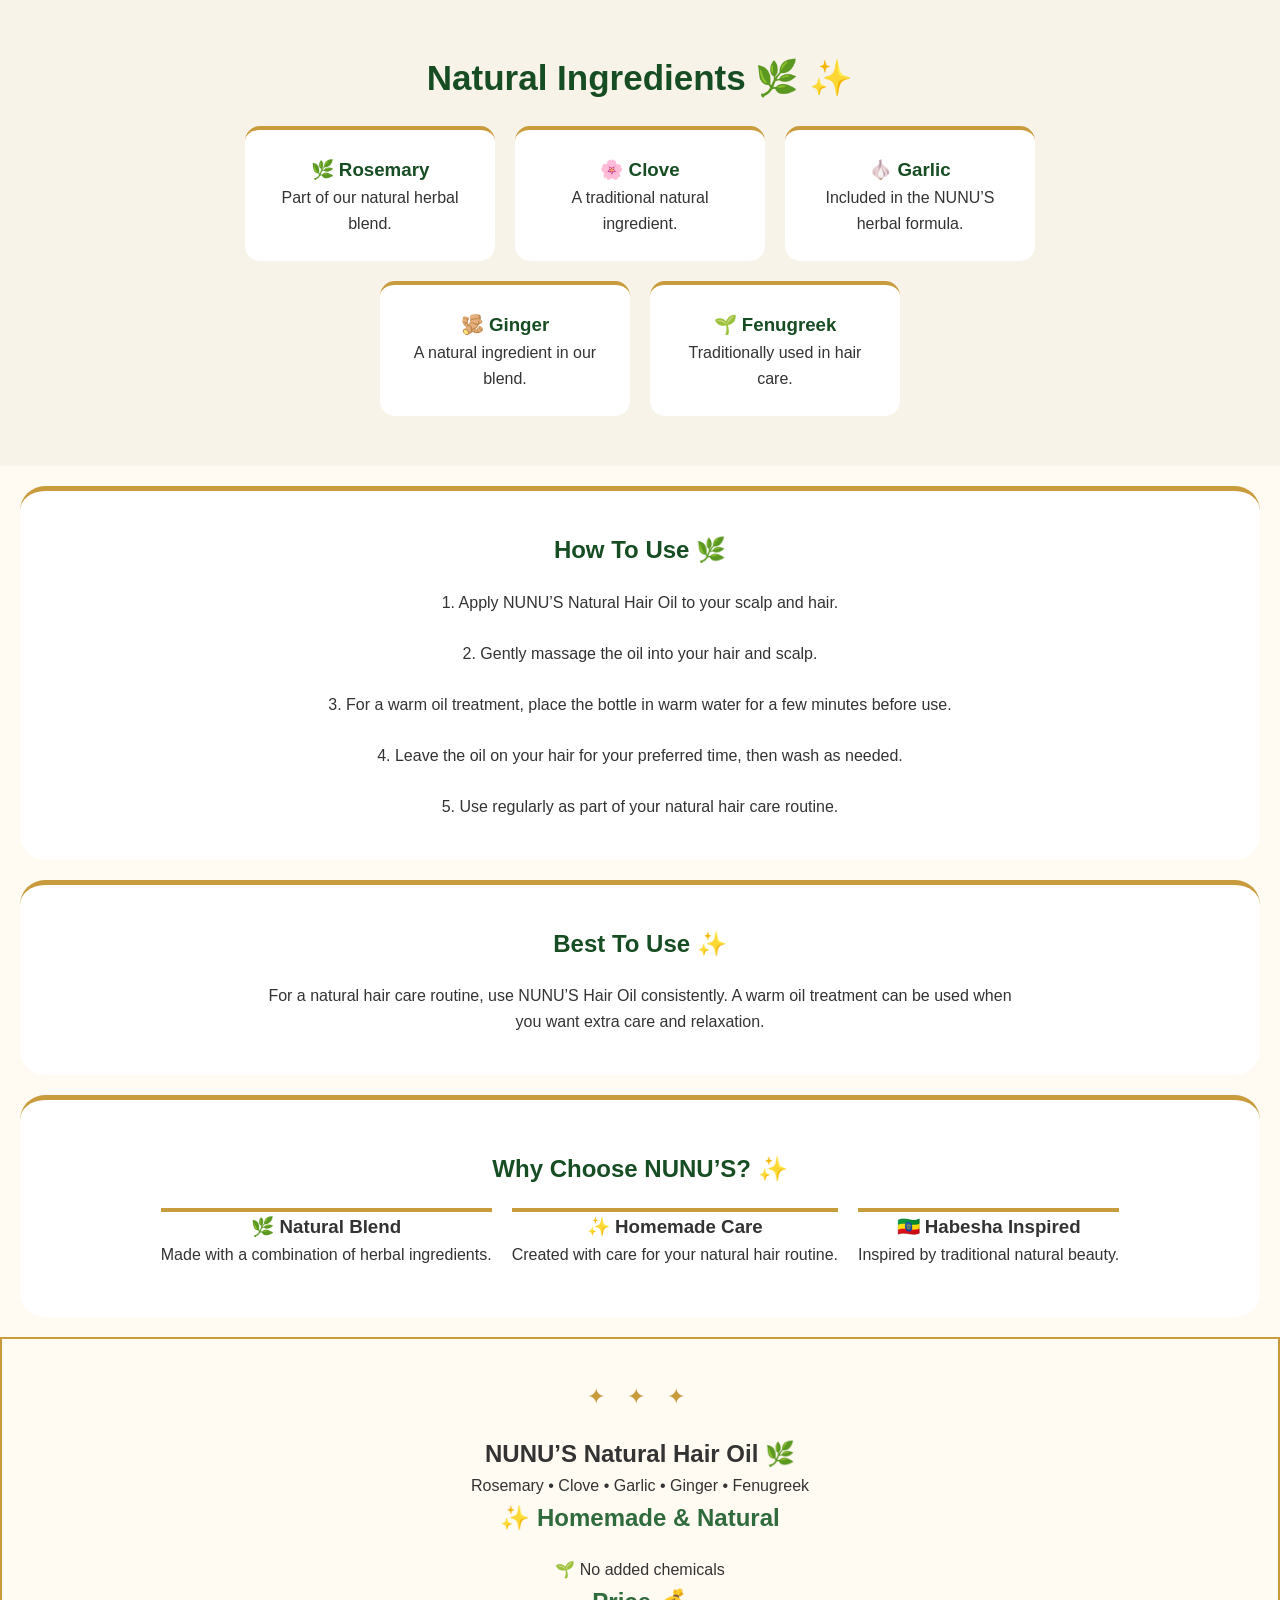
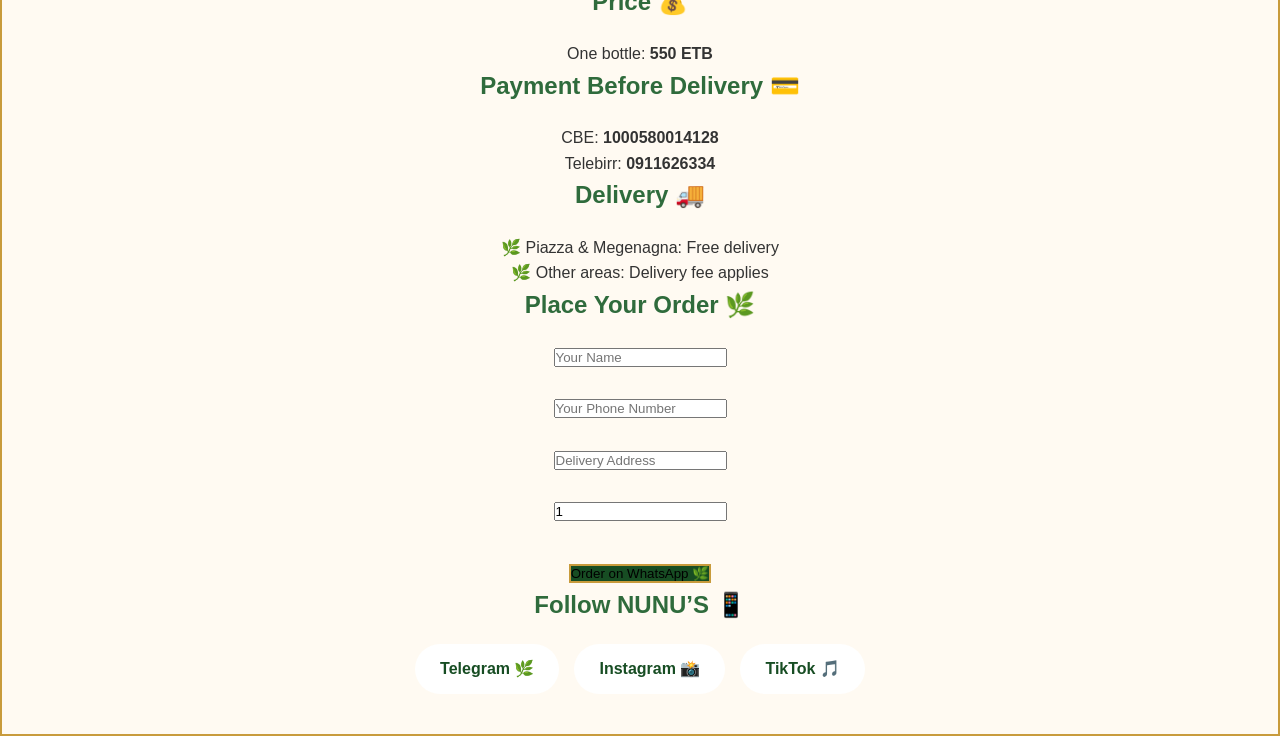
==== index.html @ 6091ef8f "Fix HTML encoding and improve structure" ====
<!DOCTYPE html>
<html lang="en">

<head>
<meta charset="UTF-8">
<meta name="viewport" content="width=device-width, initial-scale=1.0">
<title>Order NUNU'S Hair Oil</title>
<link rel="stylesheet" href="style.css">
</head>
<section class="ingredients">

<h2>Natural Ingredients 🌿</h2>

<div class="cards">

<div>
<h3>🌿 Rosemary</h3>
<p>Part of our natural herbal blend.</p>
</div>

<div>
<h3>🌸 Clove</h3>
<p>A traditional natural ingredient.</p>
</div>

<div>
<h3>🧄 Garlic</h3>
<p>Included in the NUNU’S herbal formula.</p>
</div>

<div>
<h3>🫚 Ginger</h3>
<p>A natural ingredient in our blend.</p>
</div>

<div>
<h3>🌱 Fenugreek</h3>
<p>Traditionally used in hair care.</p>
</div>

</div>

</section> <section class="how-to-use">

<h2>How To Use 🌿</h2>

<p>
1. Apply NUNU’S Natural Hair Oil to your scalp and hair.<br><br>

2. Gently massage the oil into your hair and scalp.<br><br>

3. For a warm oil treatment, place the bottle in warm water for a few minutes before use.<br><br>

4. Leave the oil on your hair for your preferred time, then wash as needed.<br><br>

5. Use regularly as part of your natural hair care routine.
</p>

</section>
  <section class="best-use">

<h2>Best To Use ✨</h2>

<p>
For a natural hair care routine, use NUNU’S Hair Oil consistently.
A warm oil treatment can be used when you want extra care and relaxation.
</p>

</section>
  <section class="benefits">

<h2>Why Choose NUNU’S? ✨</h2>

<div class="cards">

<div>
<h3>🌿 Natural Blend</h3>
<p>Made with a combination of herbal ingredients.</p>
</div>

<div>
<h3>✨ Homemade Care</h3>
<p>Created with care for your natural hair routine.</p>
</div>

<div>
<h3>🇪🇹 Habesha Inspired</h3>
<p>Inspired by traditional natural beauty.</p>
</div>

</div>

</section>
<body>

<section class="order-page">

<h1>NUNU’S Natural Hair Oil 🌿</h1>

<p>
Rosemary • Clove • Garlic • Ginger • Fenugreek
</p>

<h2>✨ Homemade & Natural</h2>

<p>
🌱 No added chemicals
</p>


<h2>Price 💰</h2>

<p>
One bottle: <strong>550 ETB</strong>
</p>


<h2>Payment Before Delivery 💳</h2>

<p>
CBE: <strong>1000580014128</strong>
<br>
Telebirr: <strong>0911626334</strong>
</p>


<h2>Delivery 🚚</h2>

<p>
🌿 Piazza & Megenagna: Free delivery
<br>
🌿 Other areas: Delivery fee applies
</p>


<h2>Place Your Order 🌿</h2>

<input id="name" placeholder="Your Name">
<br><br>

<input id="phone" placeholder="Your Phone Number">
<br><br>

<input id="address" placeholder="Delivery Address">
<br><br>

<input id="quantity" type="number" value="1" min="1">

<br><br>

<button onclick="sendOrder()">Order on WhatsApp 🌿</button>


<h2>Follow NUNU’S 📱</h2>

<div class="social-links">

<a href="https://t.me/nunusoil" target="_blank">
  Telegram 🌿
</a>

<a href="https://instagram.com/nunus_oil" target="_blank">
  Instagram 📸
</a>

<a href="https://www.tiktok.com/@nunus.oil" target="_blank">
  TikTok 🎵
</a>

</div>




</section>


<script>

function sendOrder(){

let name = document.getElementById("name").value;
let phone = document.getElementById("phone").value;
let address = document.getElementById("address").value;
let quantity = document.getElementById("quantity").value;

let total = quantity * 550;

let message =
"NUNU'S Hair Oil Order 🌿%0A%0A" +
"Name: " + name + "%0A" +
"Phone: " + phone + "%0A" +
"Address: " + address + "%0A" +
"Quantity: " + quantity + "%0A" +
"Total: " + total + " ETB";

window.open("https://wa.me/251911626334?text=" + message);

}

</script>

</body>

</html>
---- style.css ----
* {
  margin: 0;
  padding: 0;
  box-sizing: border-box;
  font-family: Arial, sans-serif;
}

body {
  background: #fffaf2;
  color: #333;
  line-height: 1.6;
}

header {
  background: #2f6b3c;
  color: white;
  padding: 20px;
  text-align: center;
}

header h1 {
  font-size: 35px;
  color: #f5d77a;
}

nav a {
  color: white;
  text-decoration: none;
  margin: 10px;
  font-weight: bold;
}

.hero {
  padding: 50px 20px;
  text-align: center;
  background: #f3ead8;
}

.hero h2 {
  font-size: 40px;
  color: #2f6b3c;
}

.hero p {
  font-size: 18px;
  margin: 20px;
}

.button {
  display: inline-block;
  background: #2f6b3c;
  color: white;
  padding: 12px 25px;
  border-radius: 25px;
  text-decoration: none;
}

section {
  padding: 40px 20px;
  text-align: center;
}

h2 {
  color: #2f6b3c;
  margin-bottom: 20px;
}

.cards {
  display: flex;
  justify-content: center;
  gap: 20px;
  flex-wrap: wrap;
}

.card {
  background: white;
  padding: 20px;
  width: 250px;
  border-radius: 15px;
  box-shadow: 0 5px 15px #ddd;
}

.product img {
  width: 250px;
  border-radius: 15px;
}

footer {
  background: #2f6b3c;
  color: white;
  text-align: center;
  padding: 20px;
}

@media(max-width:700px){
  .hero h2 {
    font-size: 30px;
  }

  .card {
    width: 90%;
  }
}

.social-links {
  display: flex;
  justify-content: center;
  gap: 15px;
  flex-wrap: wrap;
}

.social-links a {
  background: white;
  color: #174d23;
  padding: 12px 25px;
  border-radius: 30px;
  text-decoration: none;
  font-weight: bold;
}
.ingredients {
  text-align: center;
  padding: 50px 10%;
  background: #f7f3e8;
}

.ingredients h2 {
  color: #174d23;
  font-size: 35px;
}

.ingredients .cards {
  display: flex;
  justify-content: center;
  gap: 20px;
  flex-wrap: wrap;
}

.ingredients .cards div {
  background: white;
  padding: 25px;
  border-radius: 15px;
  width: 250px;
}

.ingredients h3 {
  color: #174d23;
}
/* NUNU'S Habesha Inspired Style */

header {
  border-bottom: 6px solid #c89b3c;
}

header h1 {
  letter-spacing: 3px;
}

.hero {
  background: linear-gradient(#f7f3e8, #eef5e9);
}

.hero h2 {
  color: #174d23;
}

.ingredients h2::after {
  content: " ✨";
}

.contact h2::before {
  content: "🌿 ";
}

button {
  background: #174d23;
  border: 2px solid #c89b3c;
}

button:hover {
  background: #c89b3c;
  color: white;
}

.cards div {
  border-top: 4px solid #c89b3c;
}
/* NUNU'S Habesha Luxury Details */

.hero::before,
.order-page::before {
  content: "✦ ✦ ✦";
  display: block;
  color: #c89b3c;
  font-size: 22px;
  letter-spacing: 8px;
  margin-bottom: 20px;
}

.ingredients h2::after,
.about h2::after,
.natural h2::after,
.contact h2::after {
  content: " ✨";
}

.order-page {
  border: 2px solid #c89b3c;
}

.hero h1 {
  text-shadow: 1px 1px 2px #c89b3c;
}

.cards div:hover {
  transform: translateY(-8px);
  transition: 0.3s;
}

.order-page input:focus {
  outline: 2px solid #174d23;
}
.benefits {
  padding: 50px 20px;
  margin: 20px;
  border-radius: 25px;
  background: #ffffff;
  border-top: 5px solid #c89b3c;
}

.benefits h2 {
  color: #174d23;
}
.how-to-use {
  padding: 40px 20px;
  margin: 20px;
  border-radius: 25px;
  background: #ffffff;
  border-top: 5px solid #c89b3c;
}

.how-to-use h2 {
  color: #174d23;
}
.best-use {
  padding: 40px 20px;
  margin: 20px;
  border-radius: 25px;
  background: #ffffff;
  border-top: 5px solid #c89b3c;
}

.best-use h2 {
  color: #174d23;
}
/* NUNU'S Final Clean Design */

section {
  animation: fadeIn 0.8s ease-in;
}

.hero {
  min-height: 70vh;
  display: flex;
  flex-direction: column;
  justify-content: center;
  align-items: center;
}

.hero h1 {
  font-size: 55px;
  margin-bottom: 10px;
}

.hero h2 {
  font-size: 35px;
}

section p {
  max-width: 750px;
  margin-left: auto;
  margin-right: auto;
}

.contact a {
  font-weight: bold;
}

.order-page button {
  margin-top: 15px;
}

@keyframes fadeIn {
  from {
    opacity: 0;
    transform: translateY(15px);
  }

  to {
    opacity: 1;
    transform: translateY(0);
  }
}
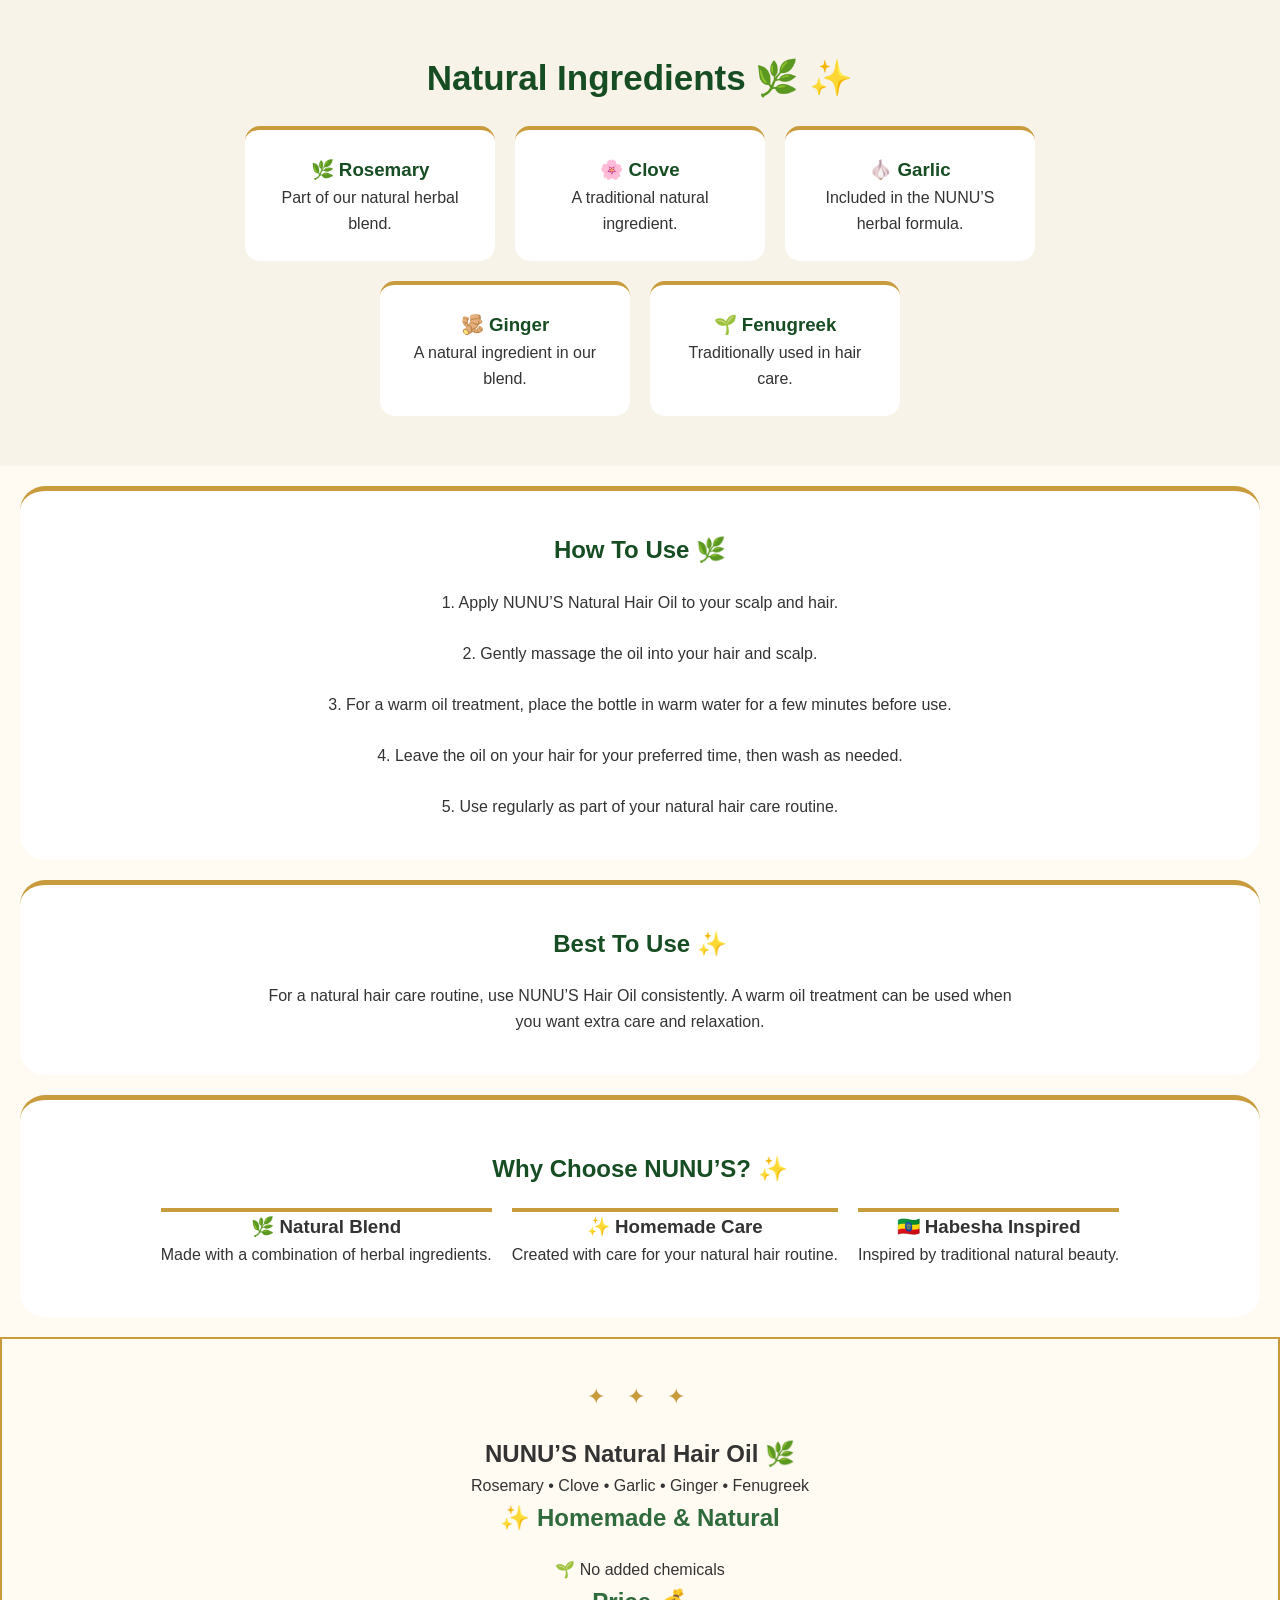
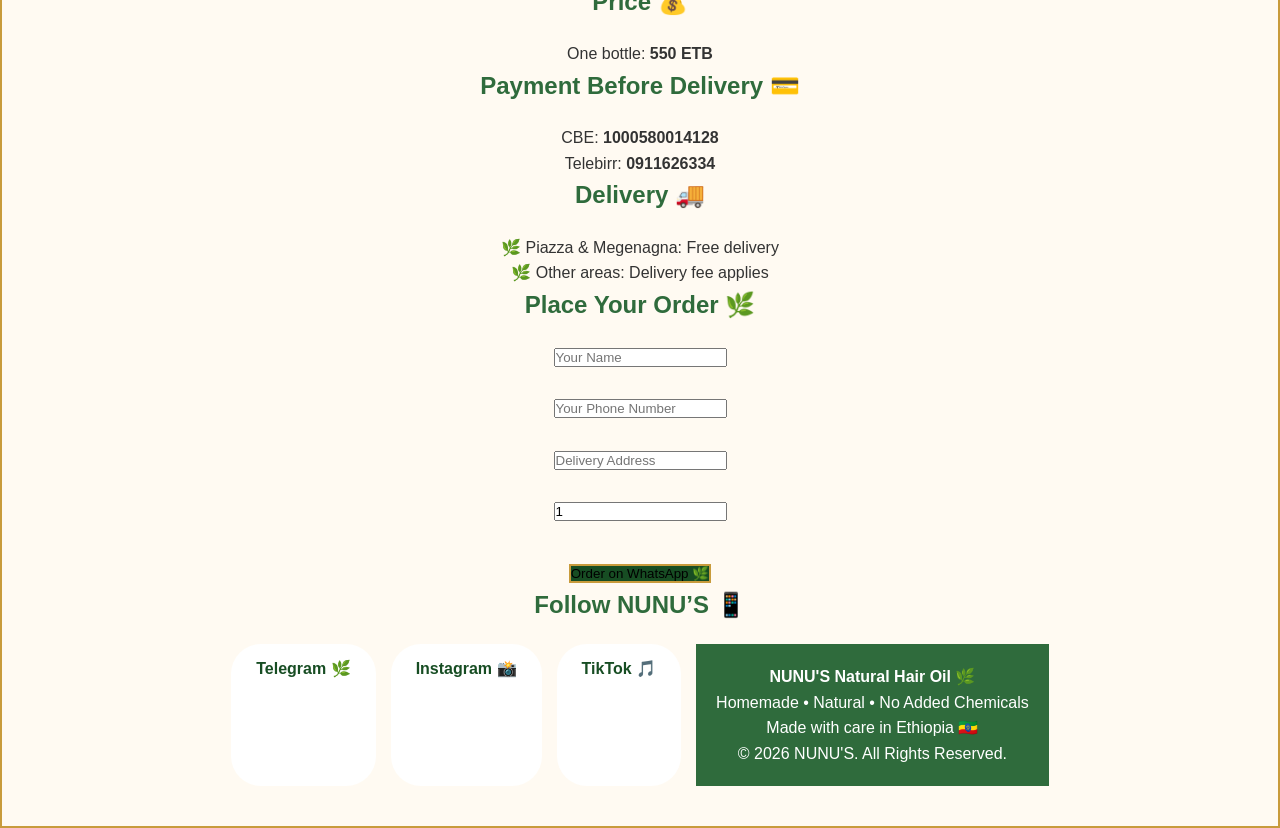
==== commit fbc1fc92: "Add footer section to index.html Added footer with copyright and additional information." ====
--- a/index.html
+++ b/index.html
@@ -166,7 +166,12 @@
 <a href="https://www.tiktok.com/@nunus.oil" target="_blank">
   TikTok 🎵
 </a>
-
+<footer>
+  <p><strong>NUNU'S Natural Hair Oil 🌿</strong></p>
+  <p>Homemade • Natural • No Added Chemicals</p>
+  <p>Made with care in Ethiopia 🇪🇹</p>
+  <p>© 2026 NUNU'S. All Rights Reserved.</p>
+</footer>
 </div>
 
 
--- a/style.css
+++ b/style.css
@@ -300,3 +300,22 @@
     transform: translateY(0);
   }
 }
+.order-box {
+  text-align: center;
+  padding: 40px 20px;
+  margin: 20px;
+  border-radius: 25px;
+  background: white;
+  border-top: 5px solid #c89b3c;
+}
+
+.order-box h1,
+.order-box h2 {
+  color: #174d23;
+}
+
+.order-box button {
+  padding: 15px 30px;
+  border-radius: 30px;
+  cursor: pointer;
+}
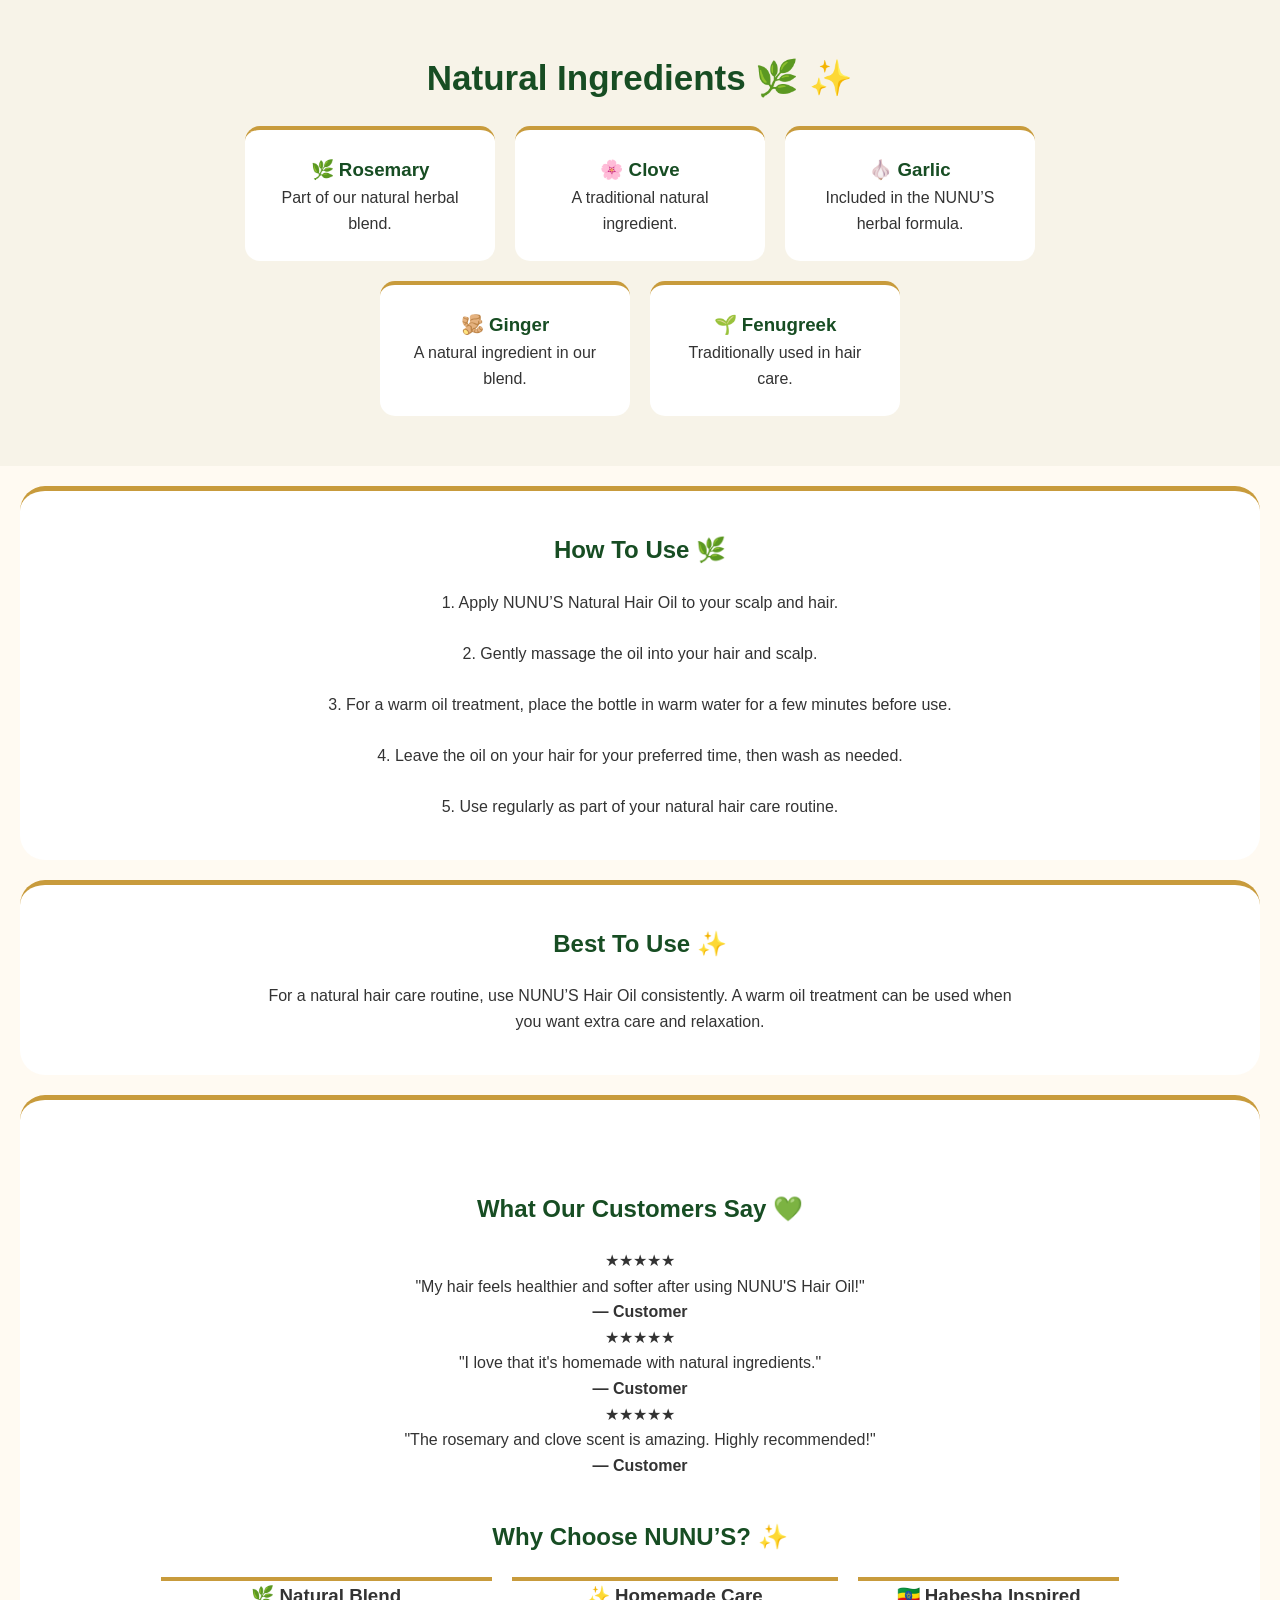
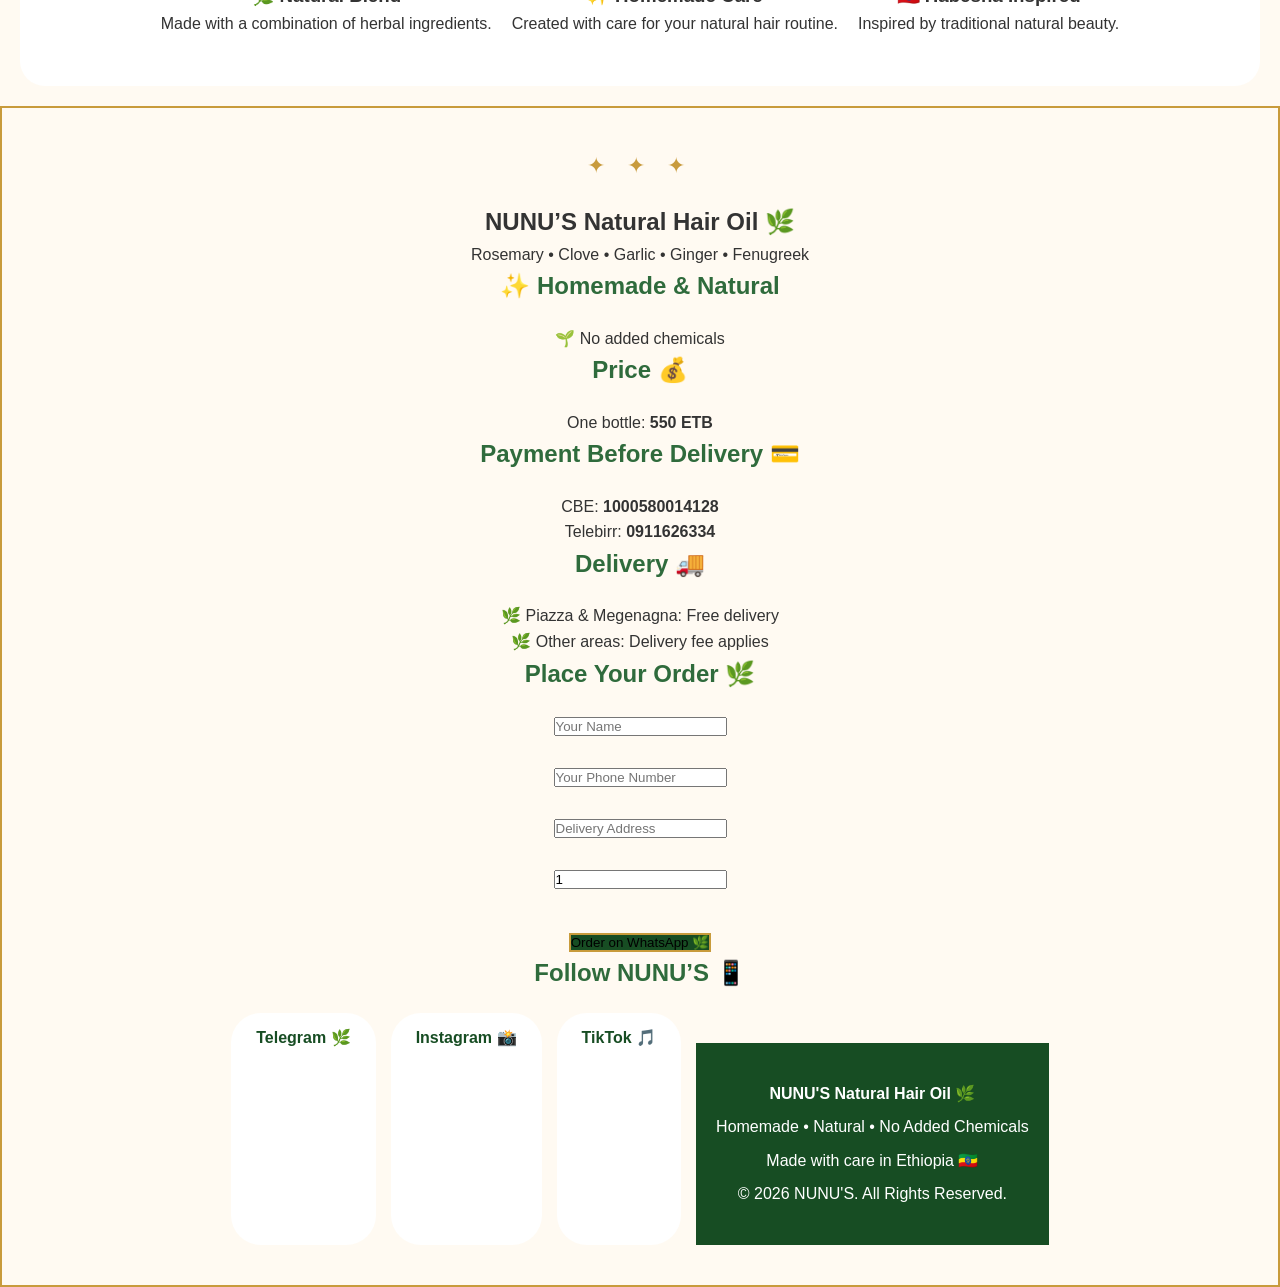
==== commit 6c172c50: "Fix HTML structure and add customer reviews section" ====
--- a/index.html
+++ b/index.html
@@ -68,7 +68,29 @@
 
 </section>
   <section class="benefits">
-
+<section class="reviews">
+
+<h2>What Our Customers Say 💚</h2>
+
+<div class="review">
+★★★★★
+<p>"My hair feels healthier and softer after using NUNU'S Hair Oil!"</p>
+<strong>— Customer</strong>
+</div>
+
+<div class="review">
+★★★★★
+<p>"I love that it's homemade with natural ingredients."</p>
+<strong>— Customer</strong>
+</div>
+
+<div class="review">
+★★★★★
+<p>"The rosemary and clove scent is amazing. Highly recommended!"</p>
+<strong>— Customer</strong>
+</div>
+
+</section>
 <h2>Why Choose NUNU’S? ✨</h2>
 
 <div class="cards">
--- a/style.css
+++ b/style.css
@@ -319,3 +319,14 @@
   border-radius: 30px;
   cursor: pointer;
 }
+footer {
+  background: #174d23;
+  color: white;
+  text-align: center;
+  padding: 30px 20px;
+  margin-top: 30px;
+}
+
+footer p {
+  margin: 8px 0;
+}
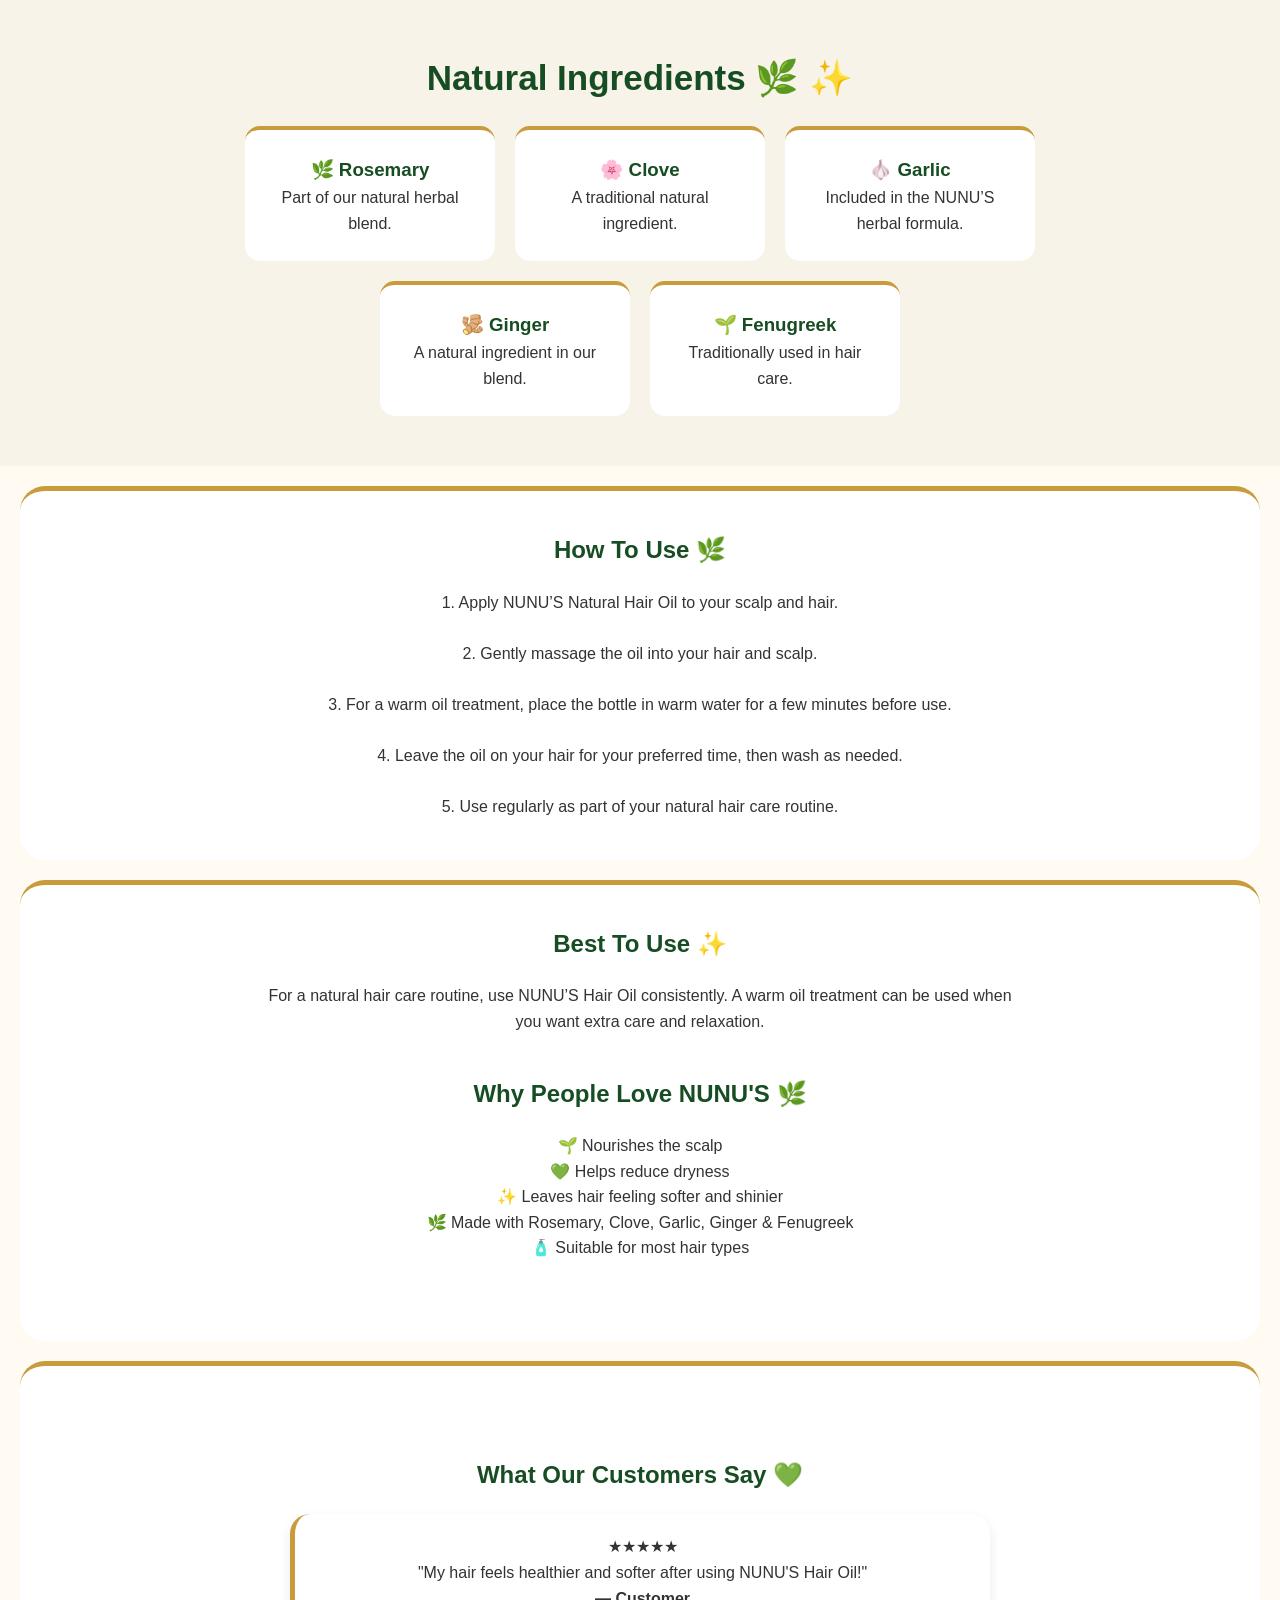
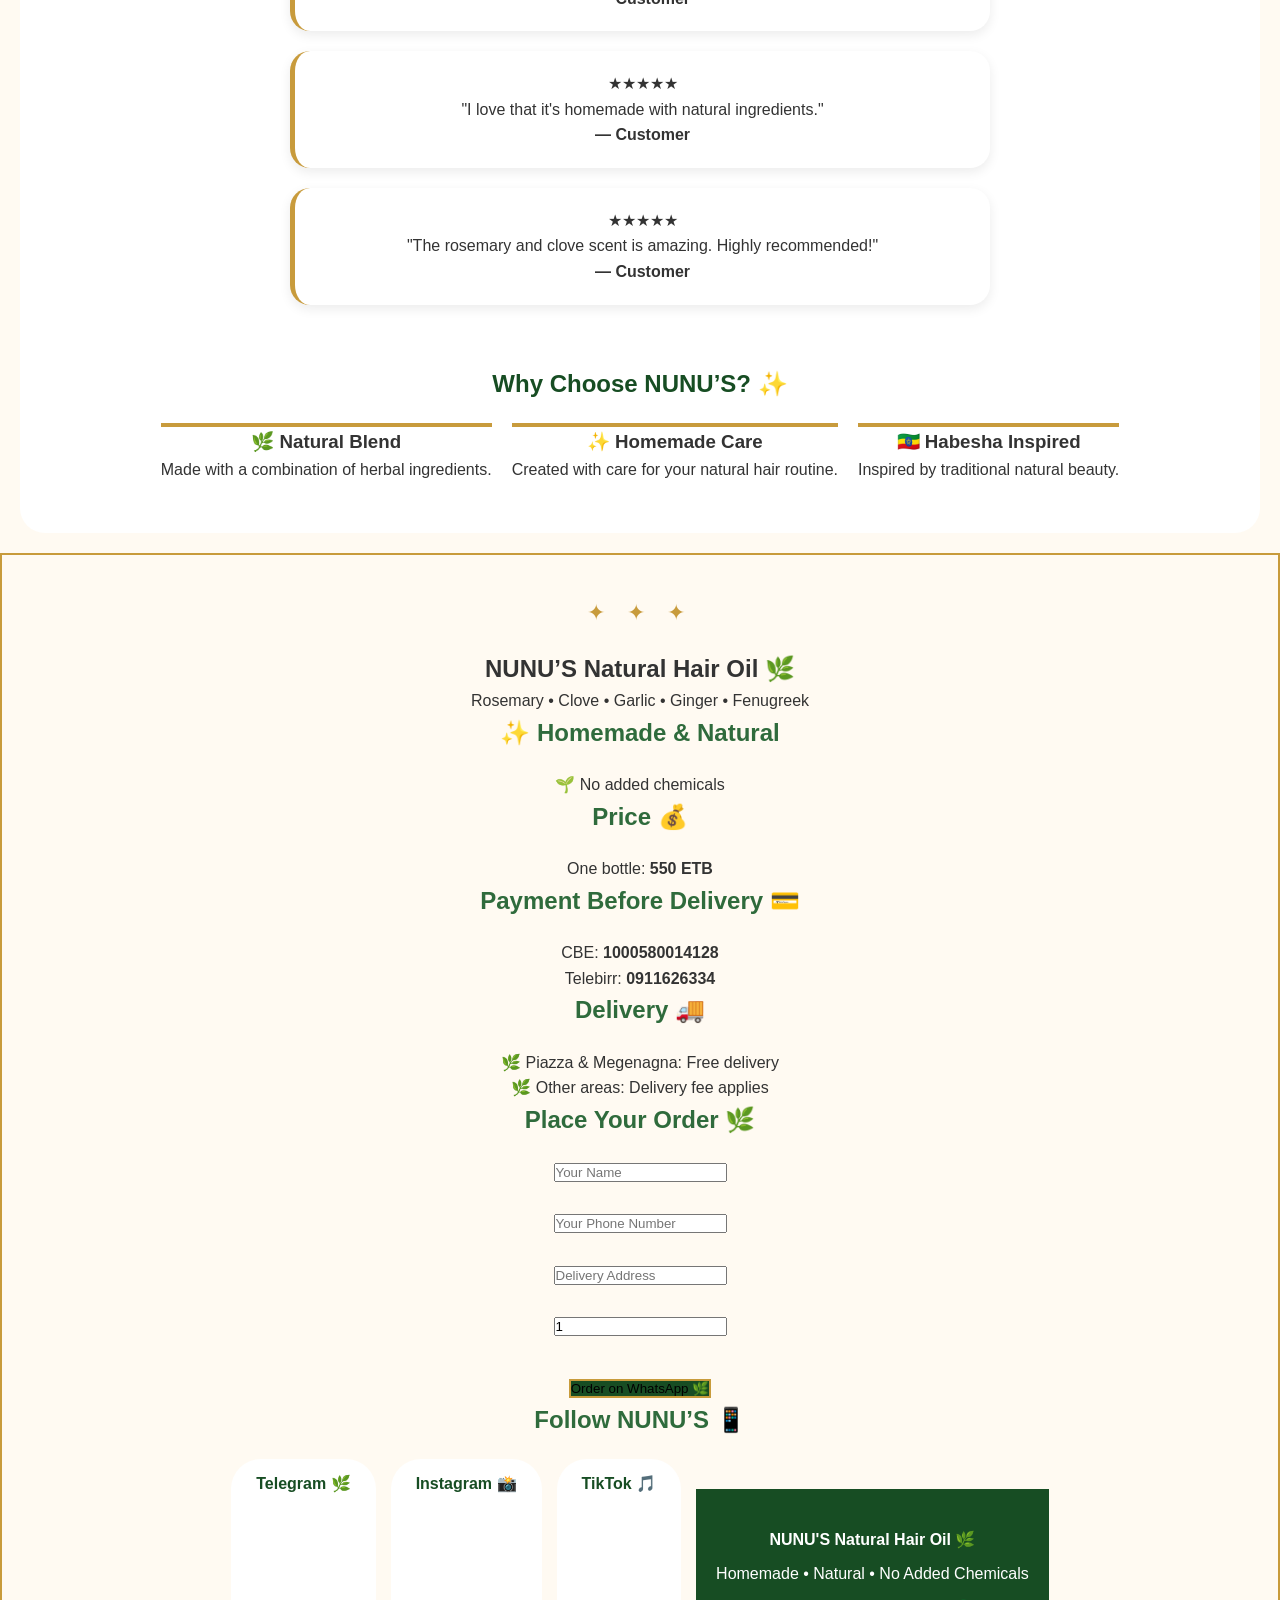
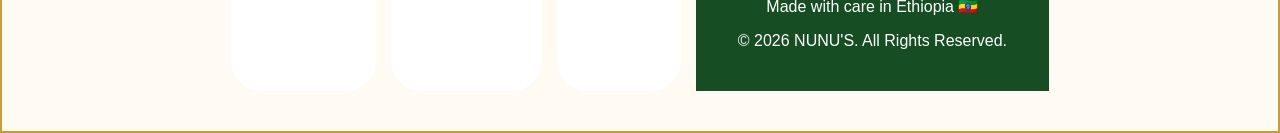
==== commit f24eb839: "Fix HTML structure and enhance content" ====
--- a/index.html
+++ b/index.html
@@ -65,7 +65,31 @@
 For a natural hair care routine, use NUNU’S Hair Oil consistently.
 A warm oil treatment can be used when you want extra care and relaxation.
 </p>
-
+<section class="results">
+
+<h2>Why People Love NUNU'S 🌿</h2>
+
+<div class="result-card">
+🌱 Nourishes the scalp
+</div>
+
+<div class="result-card">
+💚 Helps reduce dryness
+</div>
+
+<div class="result-card">
+✨ Leaves hair feeling softer and shinier
+</div>
+
+<div class="result-card">
+🌿 Made with Rosemary, Clove, Garlic, Ginger & Fenugreek
+</div>
+
+<div class="result-card">
+🧴 Suitable for most hair types
+</div>
+
+</section>
 </section>
   <section class="benefits">
 <section class="reviews">
--- a/style.css
+++ b/style.css
@@ -330,3 +330,17 @@
 footer p {
   margin: 8px 0;
 }
+.reviews {
+  padding: 40px 20px;
+  text-align: center;
+}
+
+.review {
+  background: white;
+  margin: 20px auto;
+  max-width: 700px;
+  padding: 20px;
+  border-radius: 20px;
+  border-left: 5px solid #c89b3c;
+  box-shadow: 0 4px 12px rgba(0,0,0,0.08);
+}
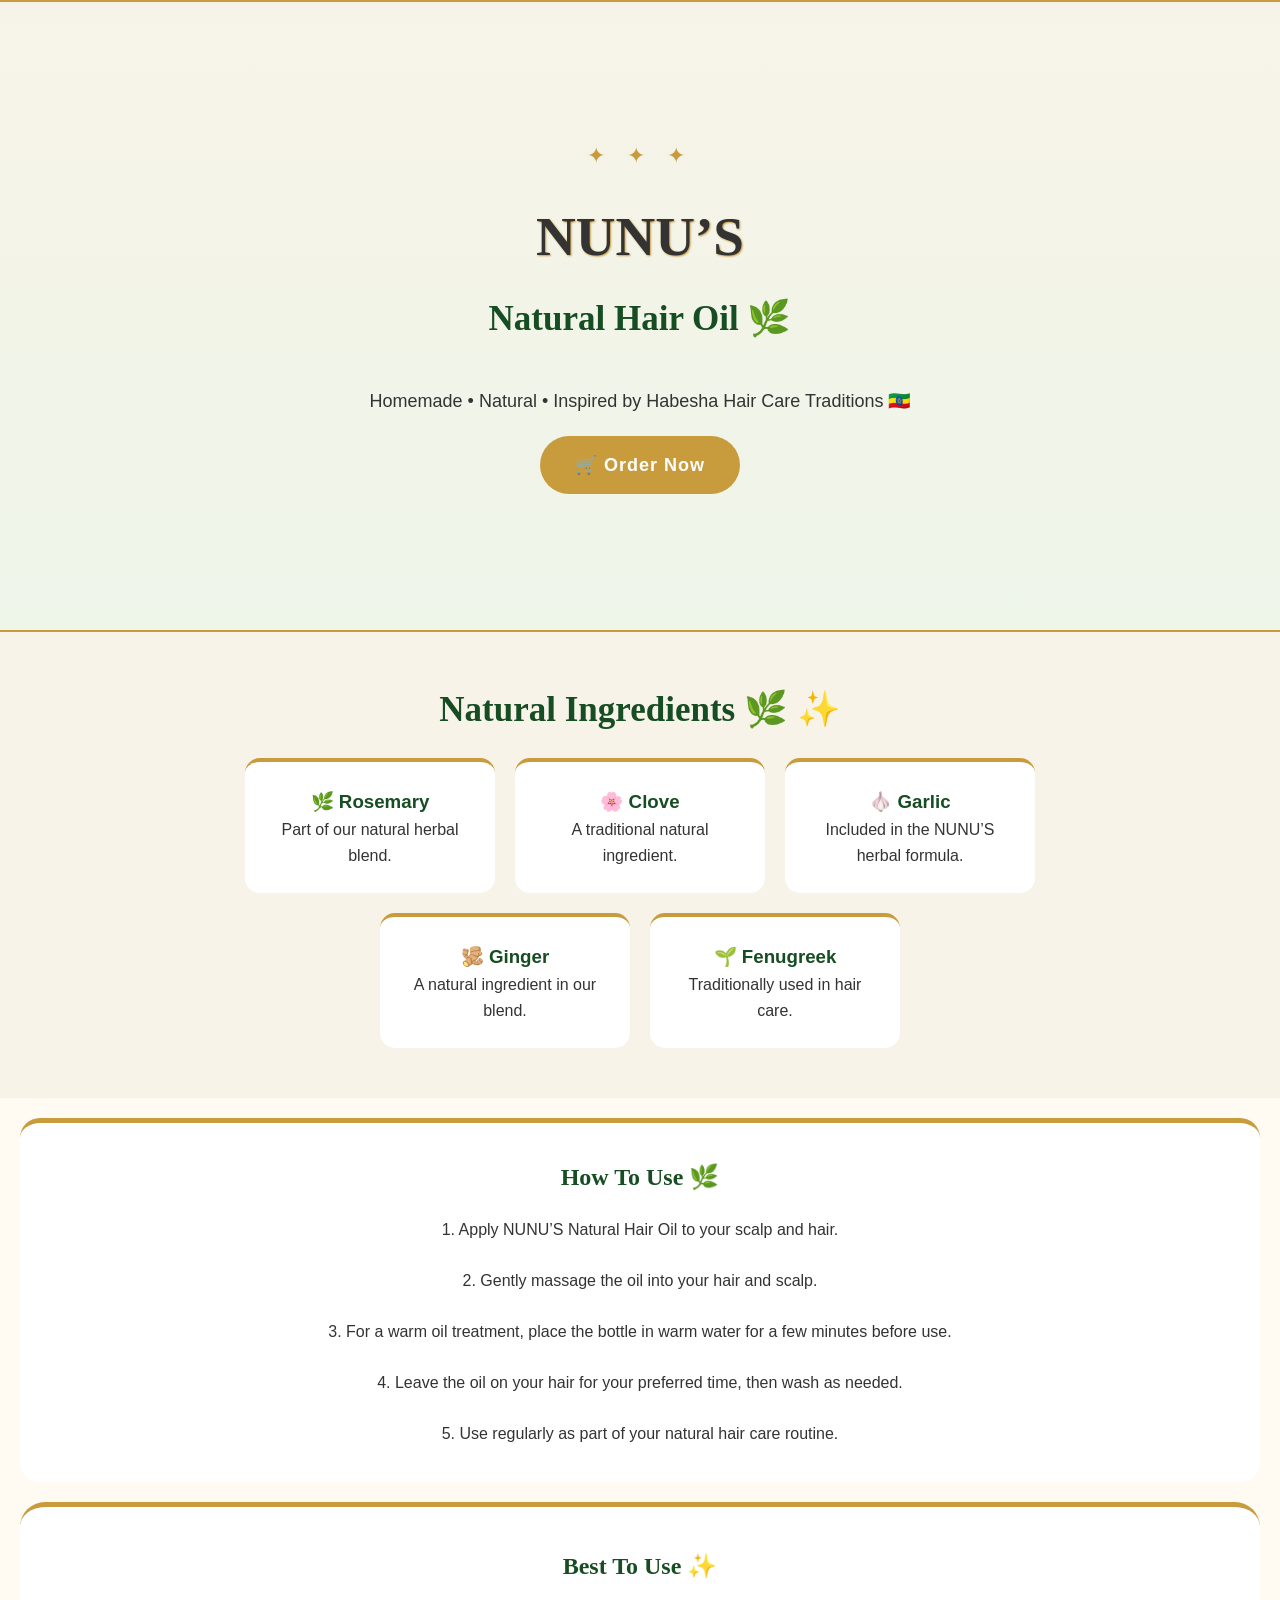
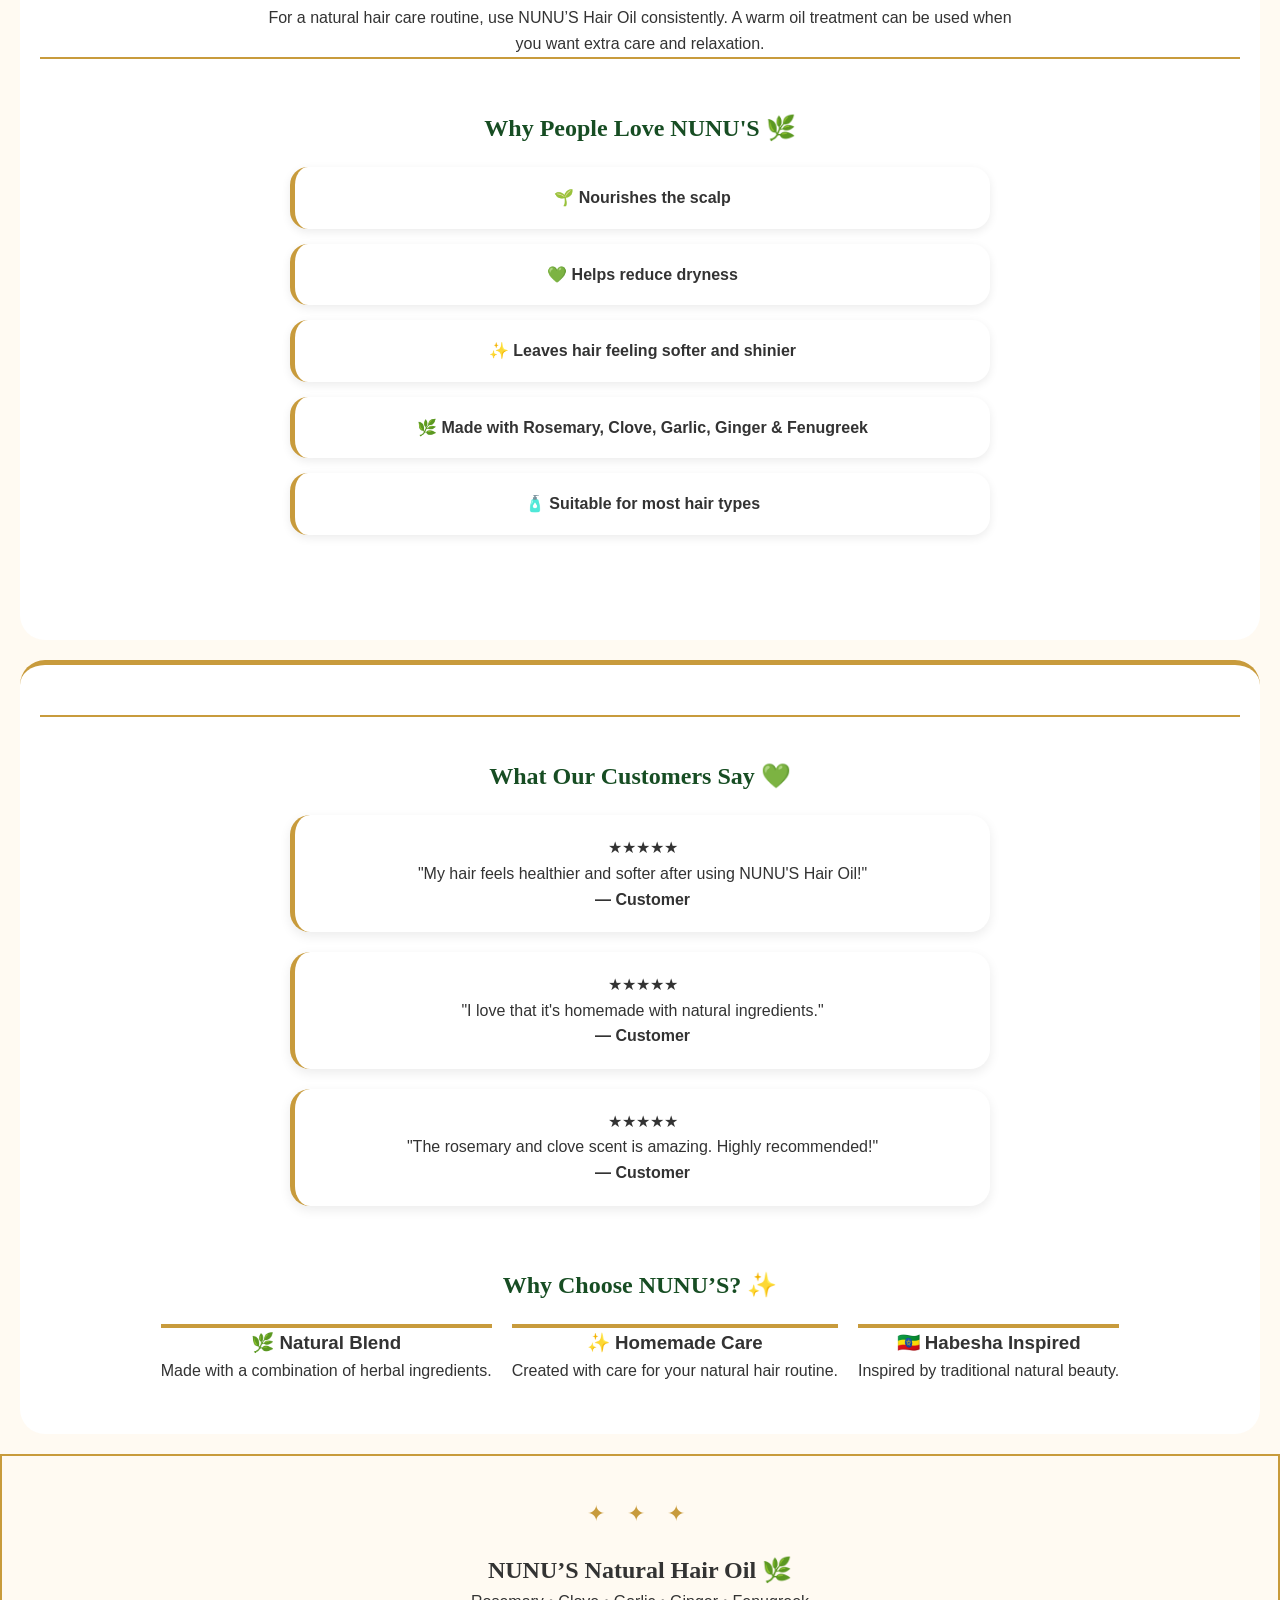
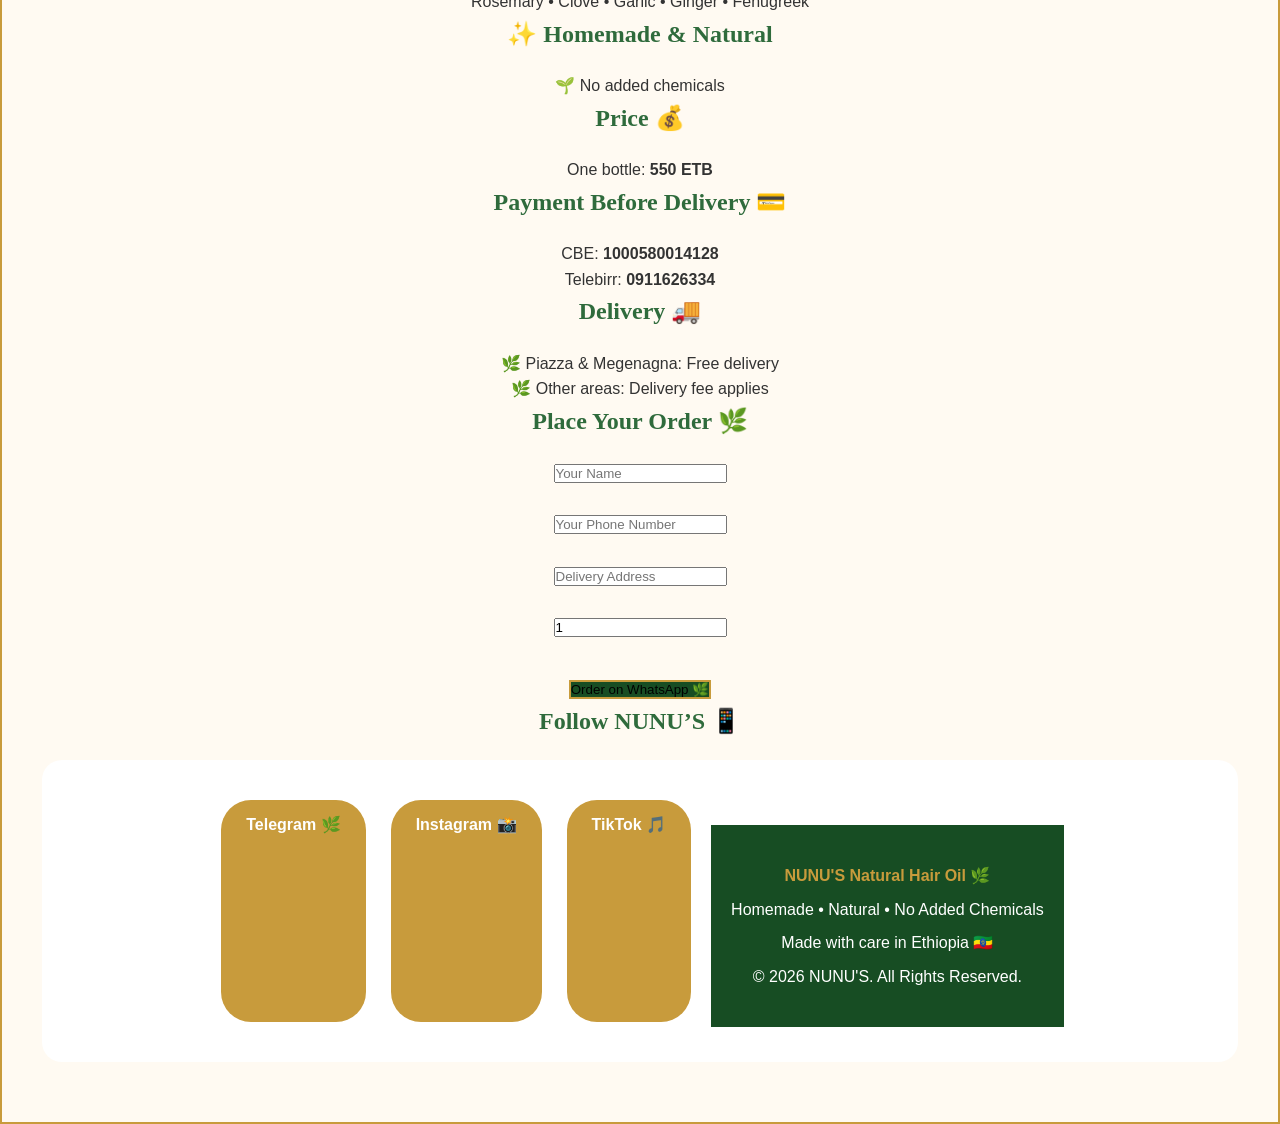
==== commit 2e84330e: "Fix HTML structure and add hero section" ====
--- a/index.html
+++ b/index.html
@@ -7,6 +7,21 @@
 <title>Order NUNU'S Hair Oil</title>
 <link rel="stylesheet" href="style.css">
 </head>
+  <section class="hero">
+
+<h1>NUNU’S</h1>
+
+<h2>Natural Hair Oil 🌿</h2>
+
+<p>
+Homemade • Natural • Inspired by Habesha Hair Care Traditions 🇪🇹
+</p>
+
+<a href="order.html" class="order-button">
+🛒 Order Now
+</a>
+
+</section>
 <section class="ingredients">
 
 <h2>Natural Ingredients 🌿</h2>
--- a/style.css
+++ b/style.css
@@ -344,3 +344,140 @@
   border-left: 5px solid #c89b3c;
   box-shadow: 0 4px 12px rgba(0,0,0,0.08);
 }
+.results {
+    padding: 50px 20px;
+    text-align: center;
+}
+
+.result-card {
+    background: #fff;
+    margin: 15px auto;
+    max-width: 700px;
+    padding: 18px;
+    border-radius: 18px;
+    border-left: 5px solid #c89b3c;
+    box-shadow: 0 3px 10px rgba(0,0,0,0.08);
+    font-weight: 600;
+}
+/* NUNU'S Order Page Design */
+
+.order-header {
+    text-align: center;
+    padding: 40px 20px;
+    background: #174d23;
+    color: white;
+}
+
+.order-header h1 {
+    color: #c89b3c;
+}
+
+.order-hero,
+.product-info,
+.natural,
+.how-to-use,
+.order-info,
+.contact-order,
+.delivery,
+.social-links,
+.back-home {
+    text-align: center;
+    padding: 35px 20px;
+    margin: 20px;
+    border-radius: 20px;
+    background: white;
+}
+
+.order-hero h2,
+.product-info h2,
+.natural h2,
+.how-to-use h2,
+.order-info h2,
+.contact-order h2,
+.delivery h2,
+.social-links h2 {
+    color: #174d23;
+}
+
+.contact-order a,
+.social-links a,
+.back-home a {
+    display: inline-block;
+    padding: 12px 25px;
+    border-radius: 30px;
+    background: #c89b3c;
+    color: white;
+    text-decoration: none;
+    margin: 5px;
+}
+
+.contact-order a:hover,
+.social-links a:hover,
+.back-home a:hover {
+    opacity: 0.8;
+}
+
+footer {
+    text-align: center;
+    background: #174d23;
+    color: white;
+    padding: 30px 20px;
+    margin-top: 30px;
+}
+
+footer strong {
+    color: #c89b3c;
+}
+/* NUNU'S Habesha Inspired Touch */
+
+section {
+    border-top: 2px solid #c89b3c;
+}
+
+h1, h2 {
+    font-family: Georgia, serif;
+}
+
+.order-header::after {
+    content: "✦ ✦ ✦";
+    display: block;
+    margin-top: 15px;
+    color: #c89b3c;
+    letter-spacing: 8px;
+}
+
+.order-button {
+    font-weight: bold;
+    letter-spacing: 1px;
+}
+.order-start {
+    text-align: center;
+    padding: 40px 20px;
+    margin: 20px;
+    background: white;
+    border-radius: 20px;
+}
+
+.order-button {
+    background: #c89b3c;
+    color: white;
+    padding: 15px 35px;
+    border-radius: 30px;
+    border: none;
+    text-decoration: none;
+    font-size: 18px;
+    cursor: pointer;
+    display: inline-block;
+}
+
+.order-button:hover {
+    opacity: 0.8;
+}
+
+#orderDetails section {
+    text-align: center;
+    padding: 30px 20px;
+    margin: 20px;
+    background: white;
+    border-radius: 20px;
+}
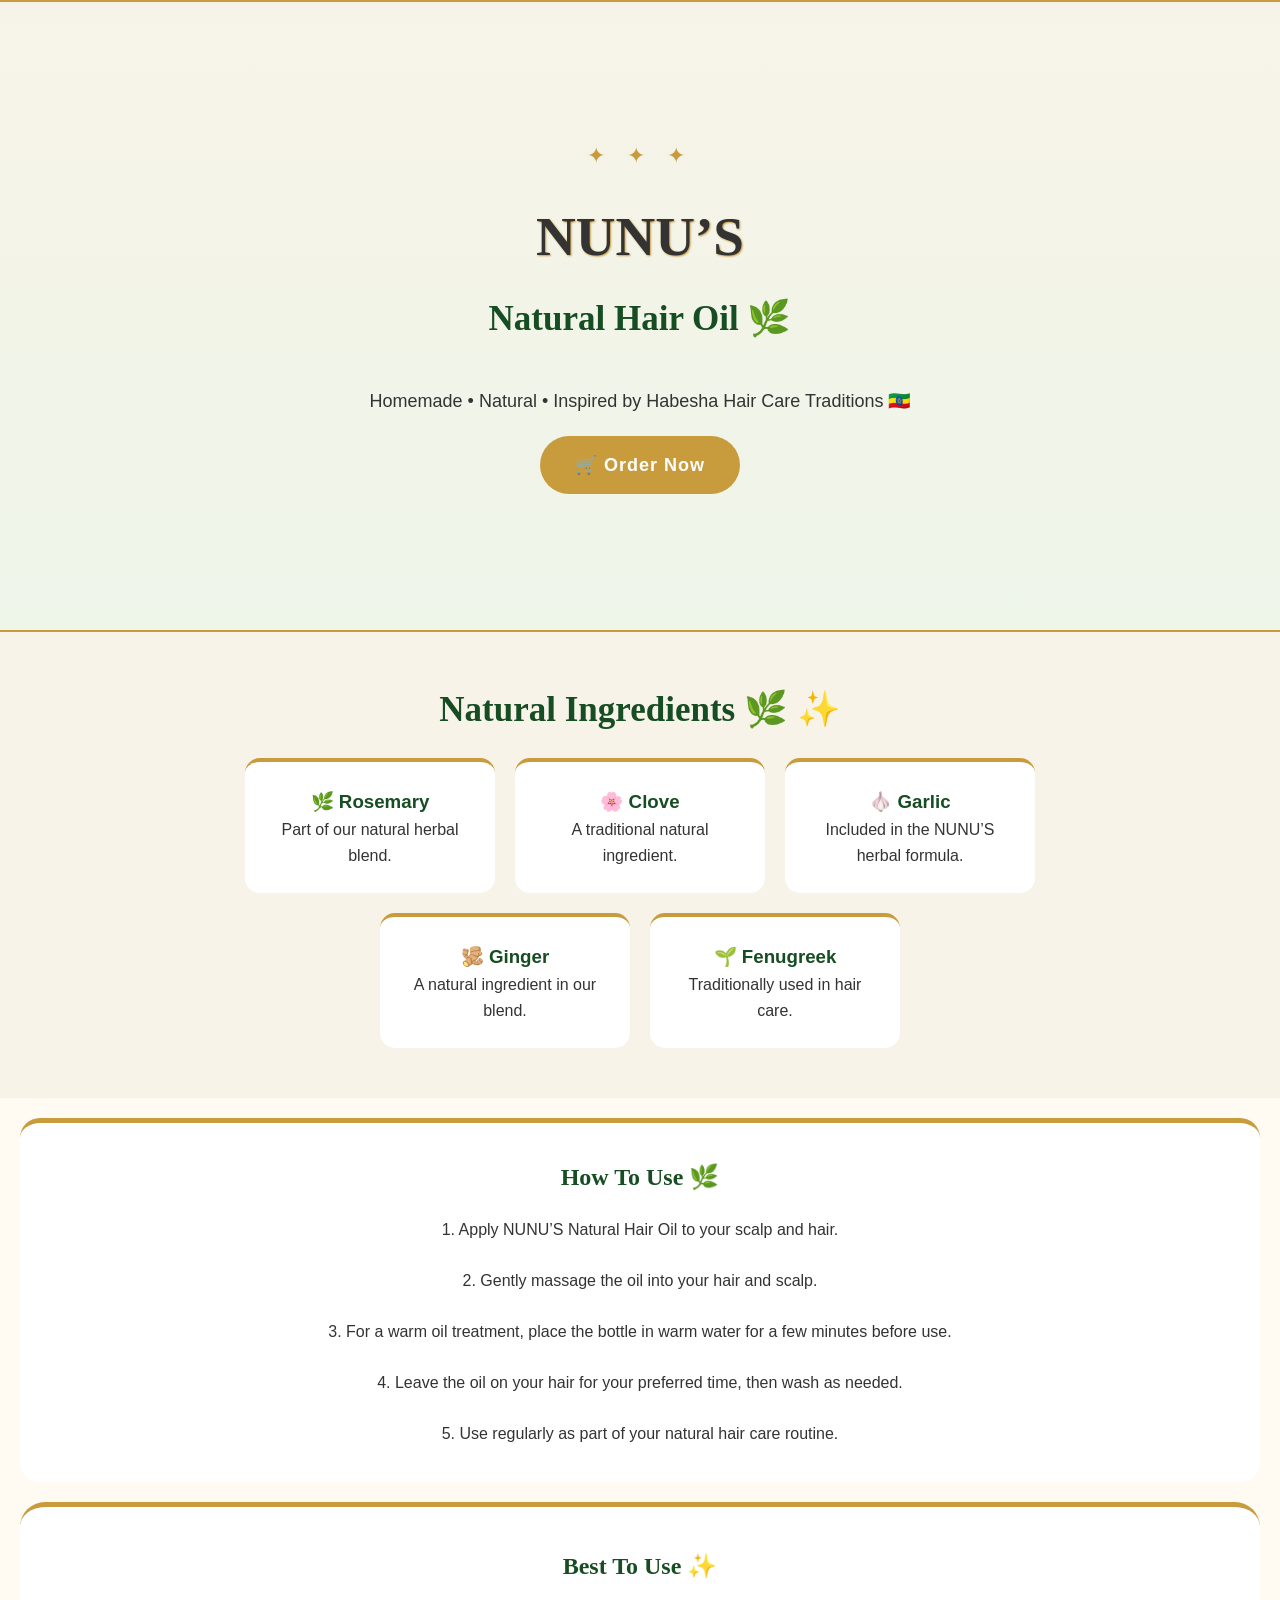
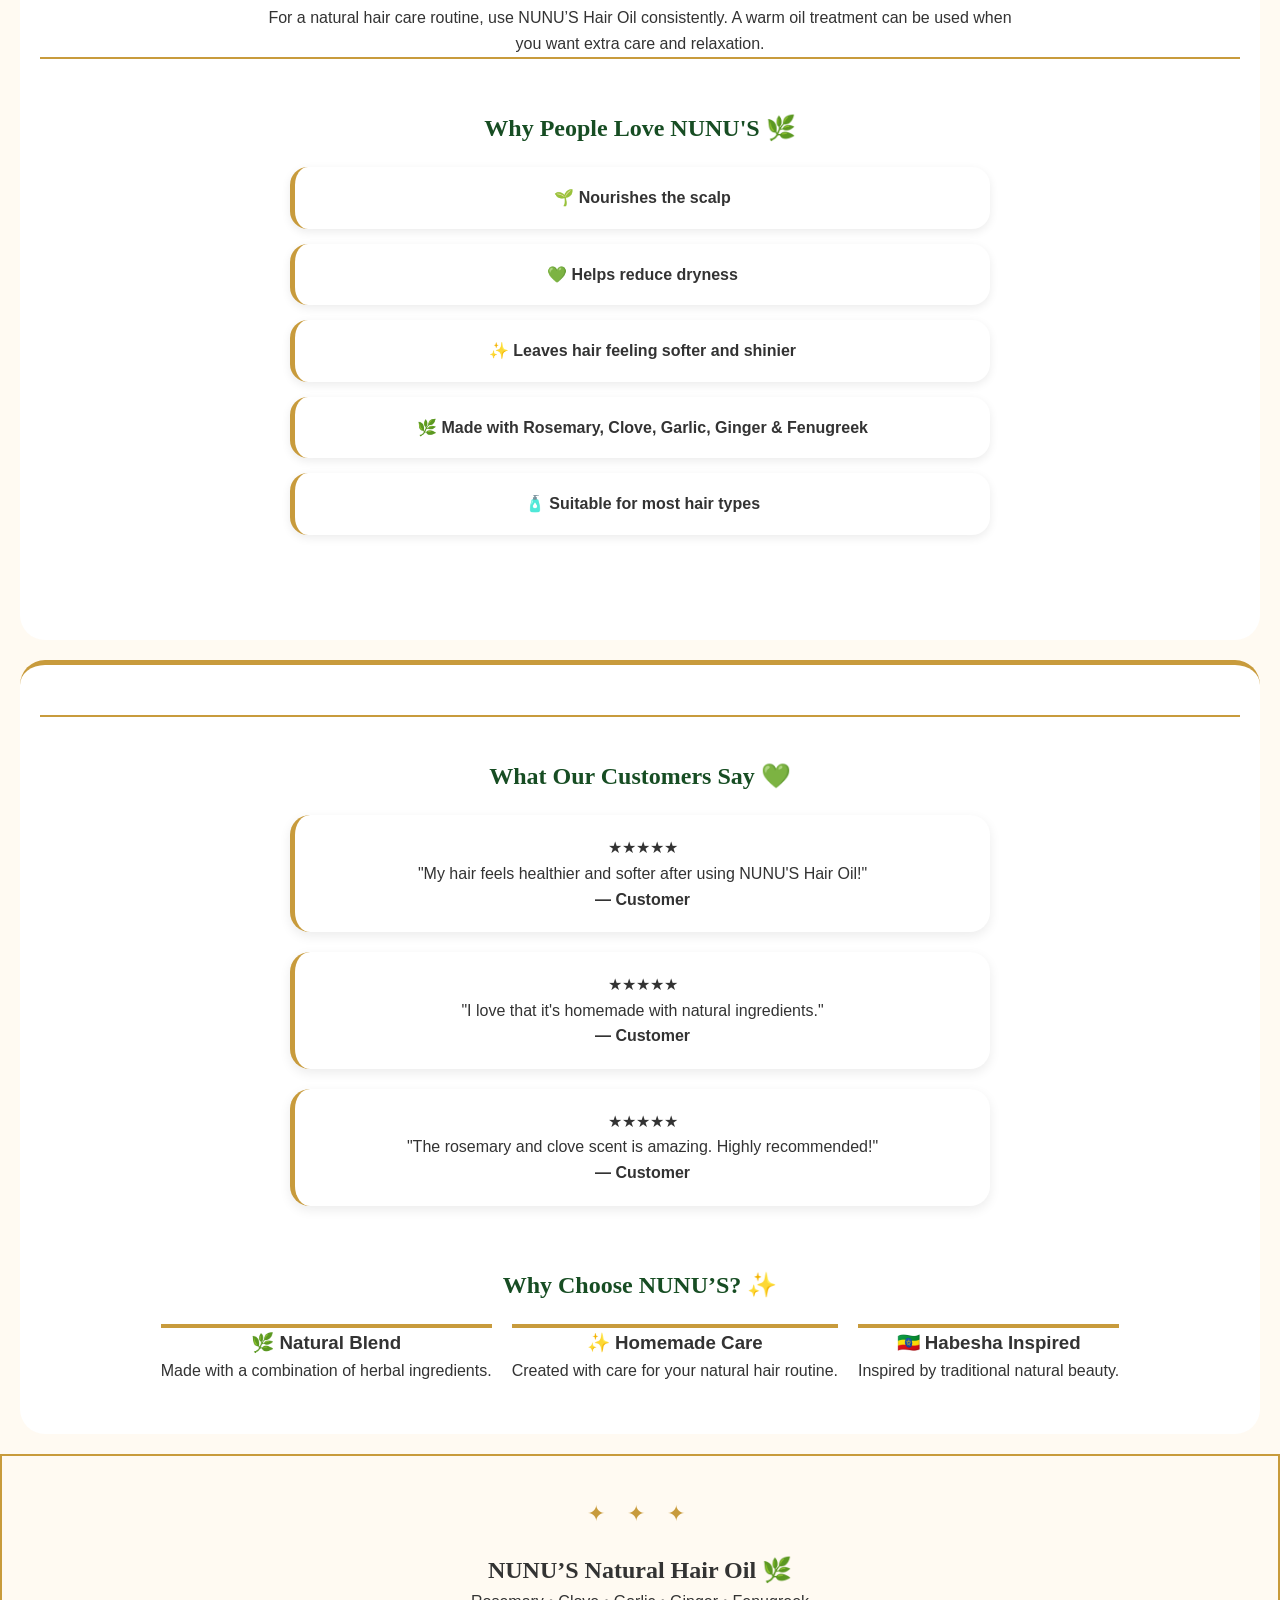
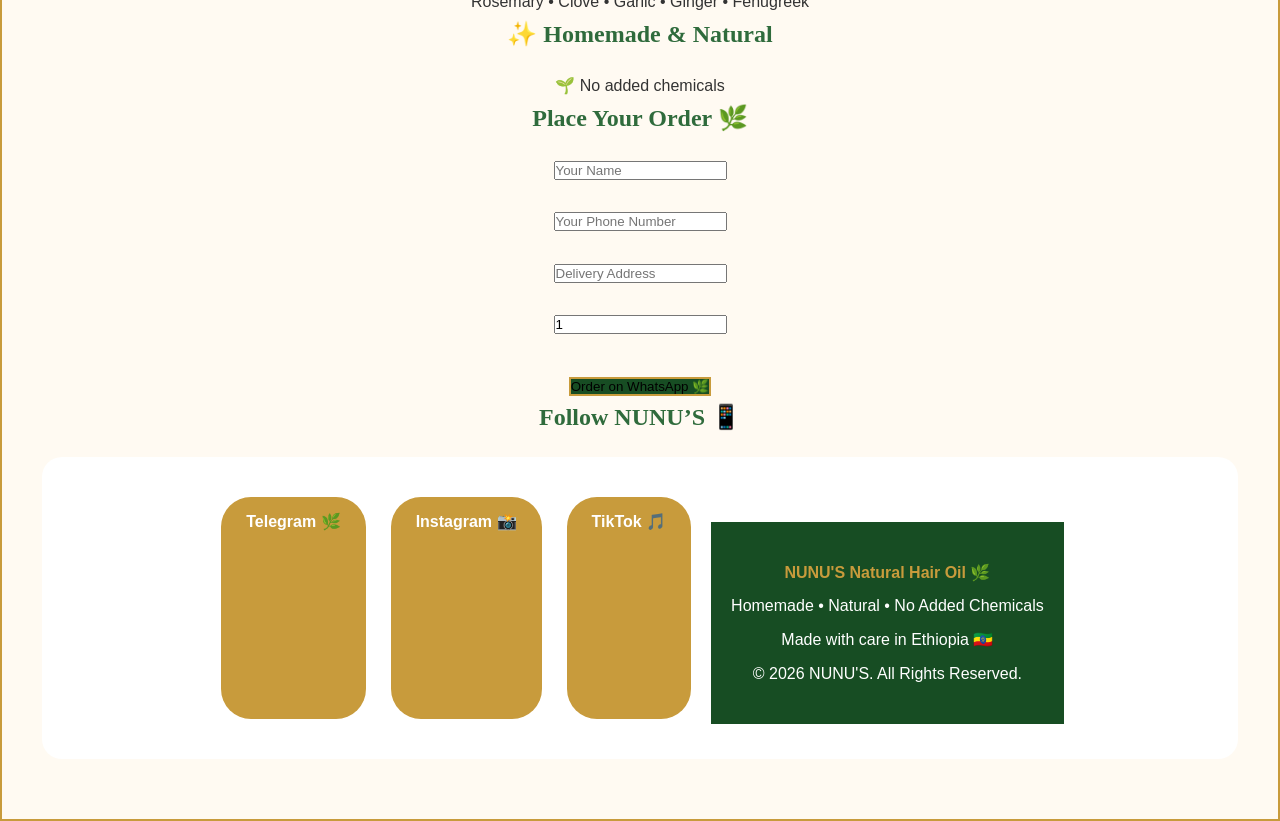
==== commit 29d9452a: "Fix HTML structure and remove unnecessary tags" ====
--- a/index.html
+++ b/index.html
@@ -169,31 +169,6 @@
 </p>
 
 
-<h2>Price 💰</h2>
-
-<p>
-One bottle: <strong>550 ETB</strong>
-</p>
-
-
-<h2>Payment Before Delivery 💳</h2>
-
-<p>
-CBE: <strong>1000580014128</strong>
-<br>
-Telebirr: <strong>0911626334</strong>
-</p>
-
-
-<h2>Delivery 🚚</h2>
-
-<p>
-🌿 Piazza & Megenagna: Free delivery
-<br>
-🌿 Other areas: Delivery fee applies
-</p>
-
-
 <h2>Place Your Order 🌿</h2>
 
 <input id="name" placeholder="Your Name">
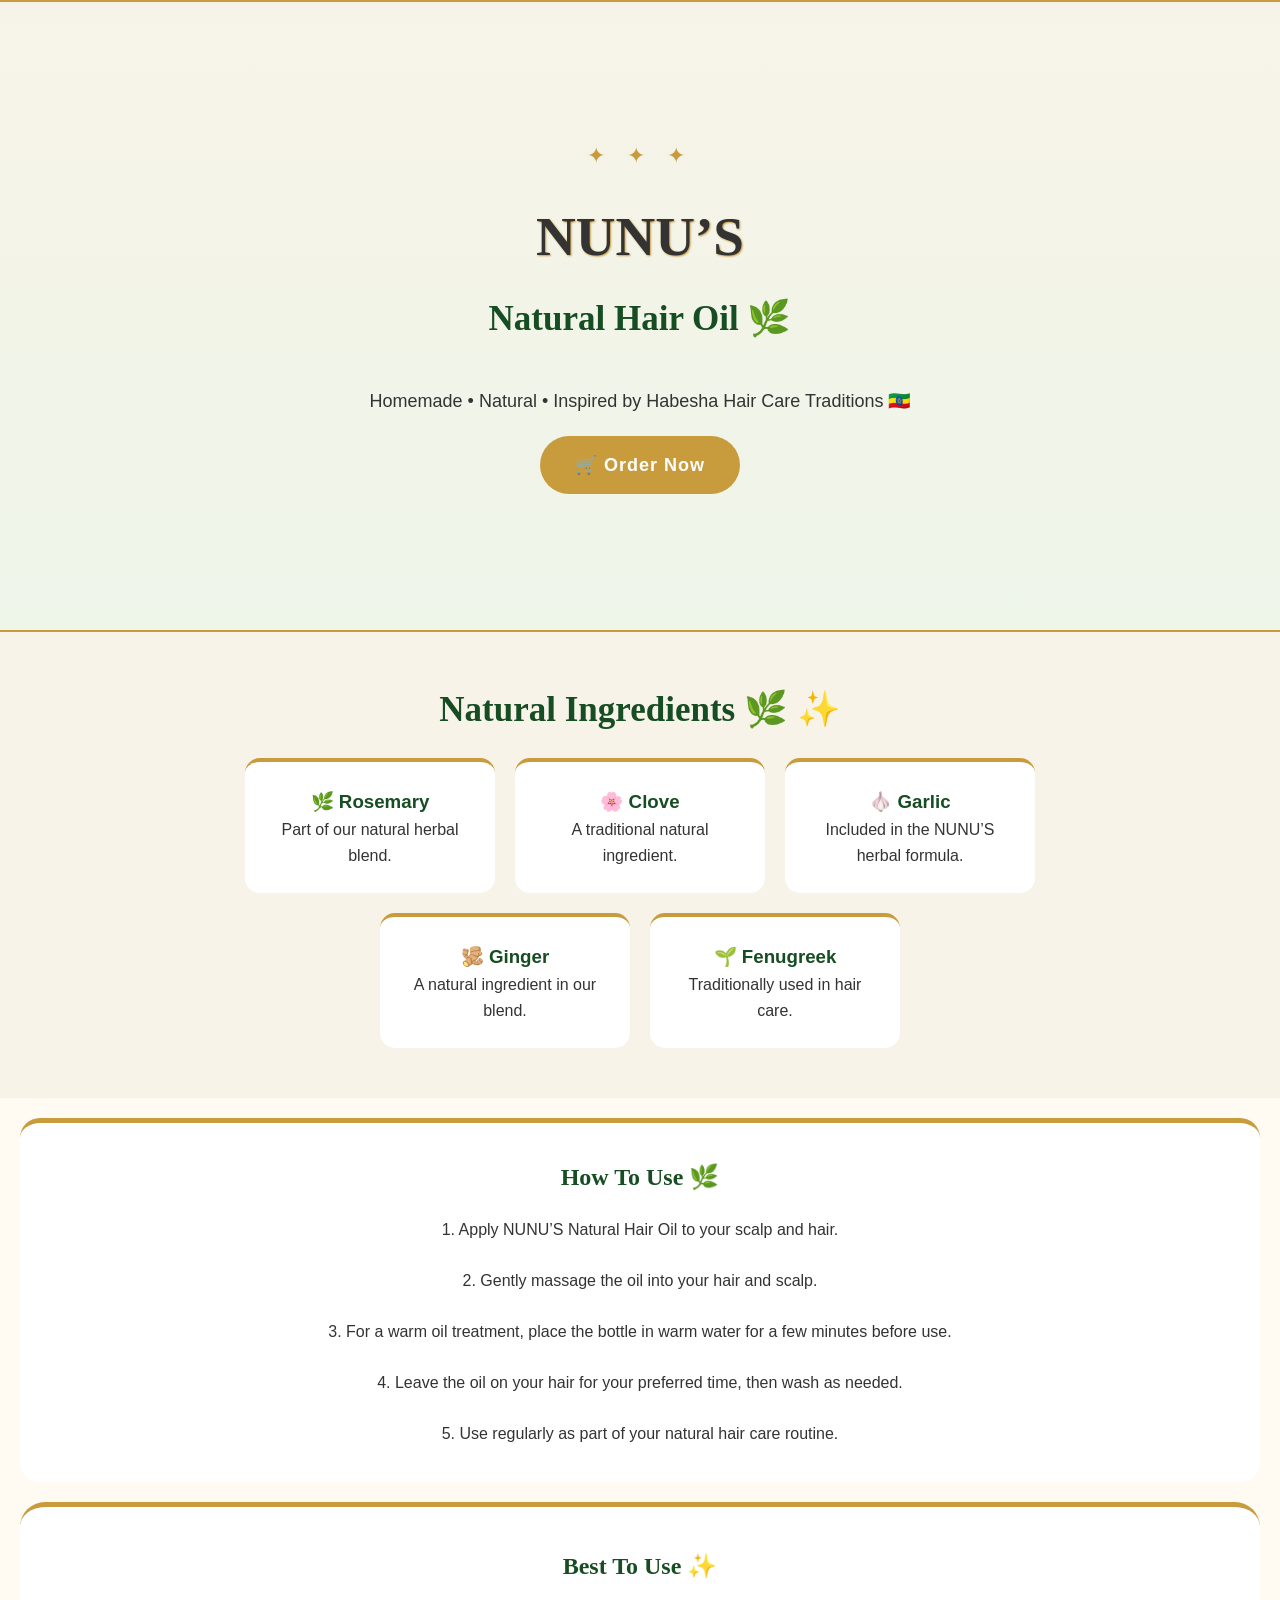
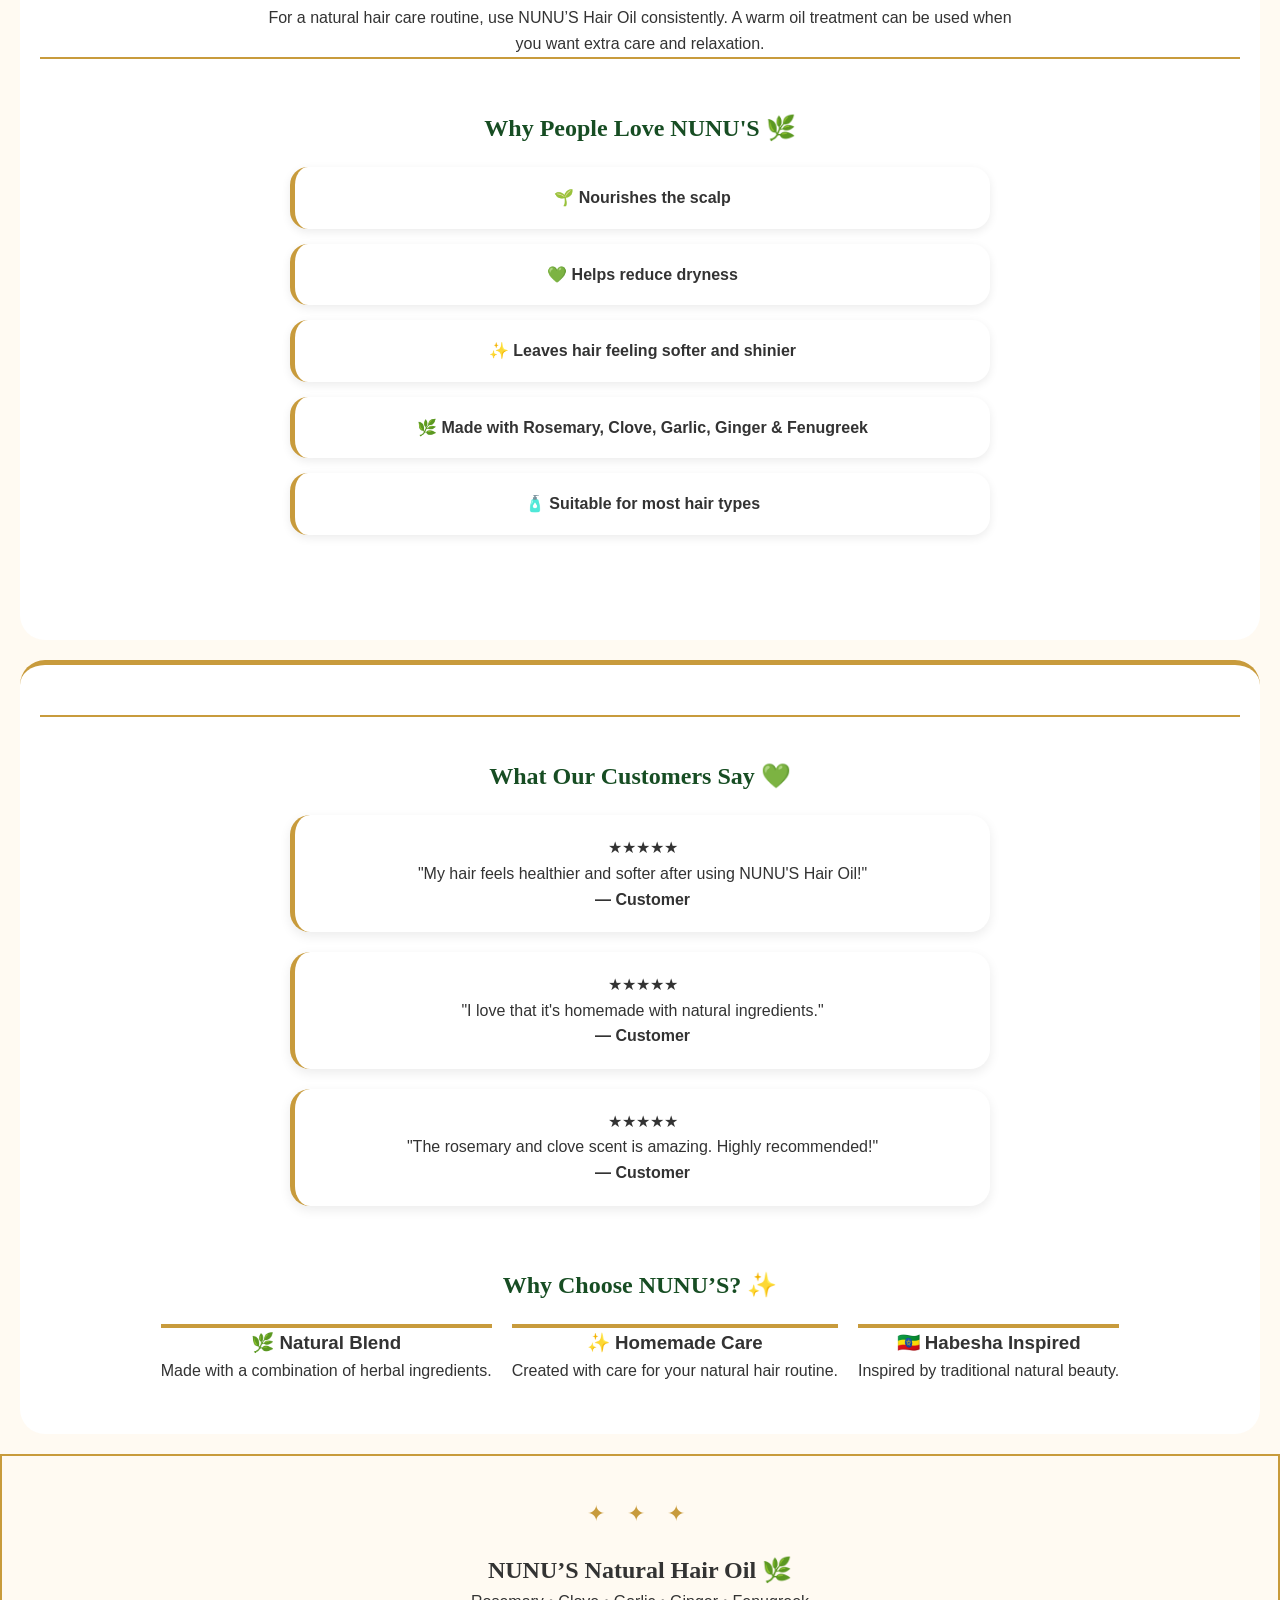
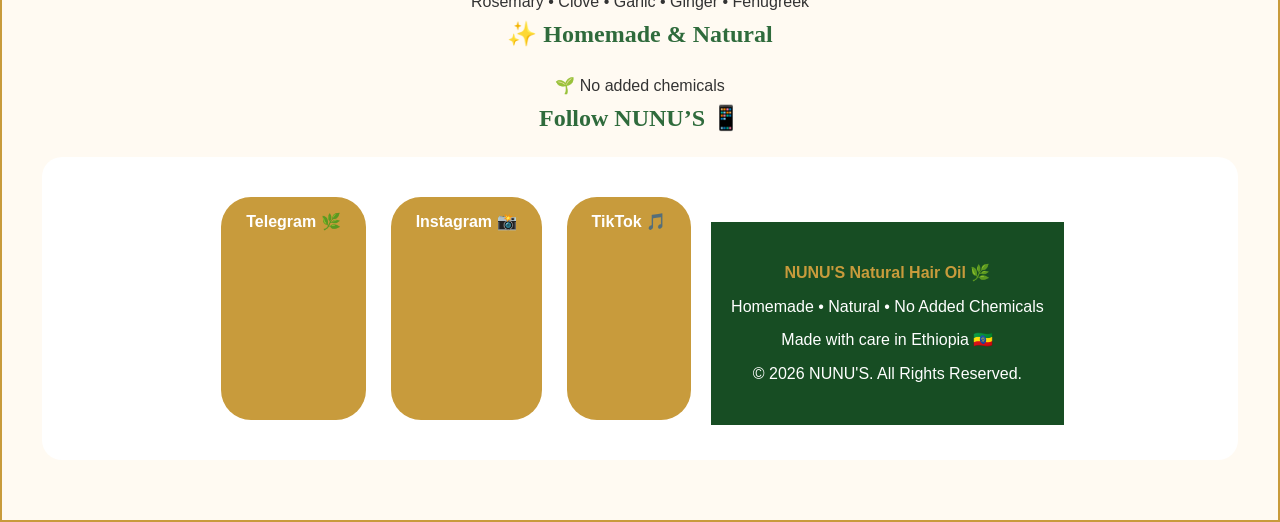
==== commit 8c8dd1f6: "Fix HTML structure and remove unnecessary lines" ====
--- a/index.html
+++ b/index.html
@@ -169,24 +169,6 @@
 </p>
 
 
-<h2>Place Your Order 🌿</h2>
-
-<input id="name" placeholder="Your Name">
-<br><br>
-
-<input id="phone" placeholder="Your Phone Number">
-<br><br>
-
-<input id="address" placeholder="Delivery Address">
-<br><br>
-
-<input id="quantity" type="number" value="1" min="1">
-
-<br><br>
-
-<button onclick="sendOrder()">Order on WhatsApp 🌿</button>
-
-
 <h2>Follow NUNU’S 📱</h2>
 
 <div class="social-links">
--- a/style.css
+++ b/style.css
@@ -481,3 +481,37 @@
     background: white;
     border-radius: 20px;
 }
+.order-form {
+    text-align: center;
+    padding: 35px 20px;
+    margin: 20px;
+    background: white;
+    border-radius: 20px;
+}
+
+.order-form h2 {
+    color: #174d23;
+}
+
+.order-form input,
+.order-form textarea {
+    width: 85%;
+    padding: 12px;
+    border-radius: 15px;
+    border: 1px solid #c89b3c;
+    font-size: 16px;
+}
+
+.order-form textarea {
+    height: 100px;
+    resize: none;
+}
+
+.order-form label {
+    color: #174d23;
+    font-weight: bold;
+}
+
+.order-form .order-button {
+    margin-top: 15px;
+}
